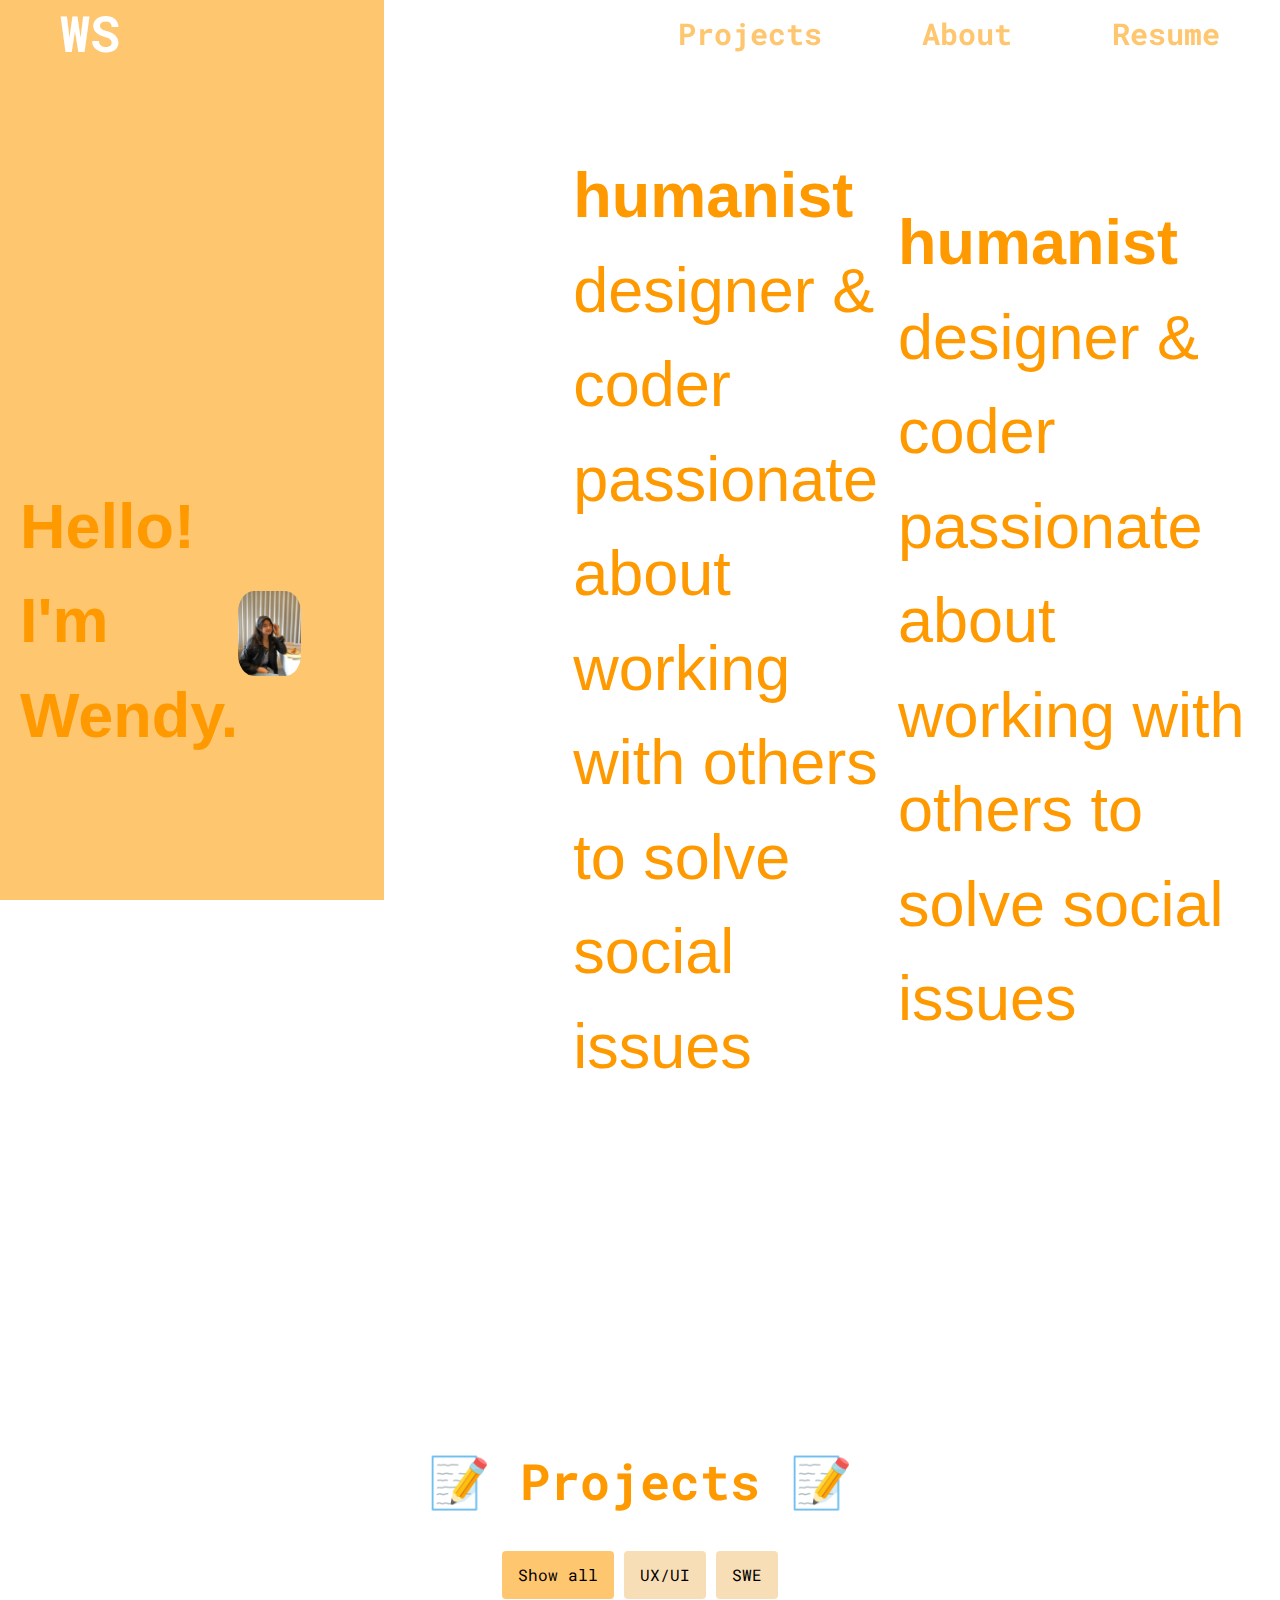
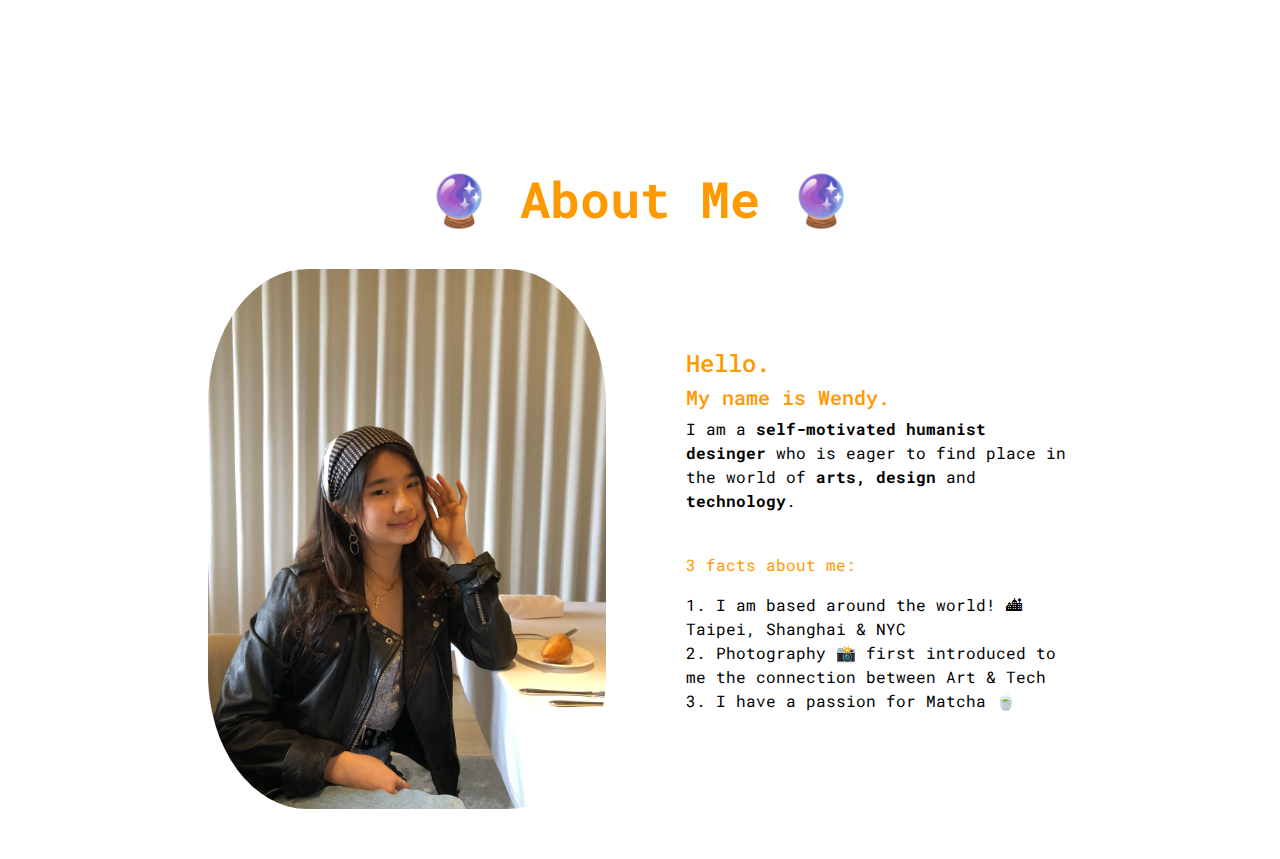
==== index.html @ b34247c9 "Update index.html" ====
<!DOCTYPE html>
<html>
<head>	
     <meta charset="UTF-8">
     <meta name="viewport" content="width=device-width, initial-scale=1.0">
	
     <!-- Bootstrap CSS -->
     <link rel="stylesheet" href="https://maxcdn.bootstrapcdn.com/bootstrap/4.0.0/css/bootstrap.min.css" integrity="sha384-Gn5384xqQ1aoWXA+058RXPxPg6fy4IWvTNh0E263XmFcJlSAwiGgFAW/dAiS6JXm" crossorigin="anonymous">
     <link href="https://fonts.googleapis.com/css2?family=Roboto+Mono:wght@400;700&display=swap" rel="stylesheet">
     <link rel="stylesheet" href="style.css">

     <title>Wendy Sung</title>
</head>
<body data-spy="scroll" data-target="#navbarResponsive" data-offset="0">
    <!-- background -->
    <div class="header">
         <!-- navbar -->
        <div id="title-background"></div>
        <nav class="navbar fixed-top navbar-expand-lg text-white">
            <div>
                <a class="navbar-brand" href="#">WS</a>
               
            </div>
            <div class="collapse navbar-collapse" id="navbarResponsive">
              <ul class="navbar-nav ml-auto">
                <li class="nav-item">
                    <a href="#projects">Projects</a>
                </li>
                <li class="nav-item">
                    <a href="#aboutMe">About</a>
                </li>
                <li class="nav-item">
                    <a href="WendySungResume.pdf" download="Wendy Sung Resume">Resume</a>
                </li>
              </ul>
            </div>
        </nav>
         <!-- title -->
        <div class="head-Title">
		<div class="head-container">
		    <div class="header-top">
		      <div class="nameIntro">
			<p><b>Hello! I'm Wendy.</b></p>
		      </div>
		      <div class="img-cropper">
			<img id ="me" src ="me.PNG" alt="Me">
		      </div>
		      <p id="intro-lg"><span style="font-weight:600" >humanist</span> <br>designer & coder <br>passionate about working <br>with others to solve <br>social issues</p>
		      <p id="intro-sm"><span style="font-weight:600" >humanist</span> designer & coder passionate about <br>working with others to solve social issues</p>
		    </div>
		    <div class="header-bottom">
		      <p><b>Hello! <br>I'm Wendy.</b></p>
		    </div>
          	</div>  
	</div>
    </div>

    
    <section id="projects">

        <div class="section-heading">
            <h3 class="pageName"> &#128221; Projects &#128221;</h3>
        </div>

        <!--Filter Buttons-->
        <div id="myBtnContainer">
                <button class="btn active" onclick="filterSelection('all')"> Show all</button>
                <button class="btn" onclick="filterSelection('ux/ui')"> UX/UI</button>
                <button class="btn" onclick="filterSelection('swe')"> SWE</button>
        </div>
            
        <!---Filter cards-->
        <div class="container">
                <div class="filterDiv swe">
                    <a href="https://wwwthewomens-network.squarespace.com">
                        <img class="card-img" src="https://static1.squarespace.com/static/5e802af05234e755946e7e50/t/5ec1ad863ca6b4722cf2a0ae/1596040572124/?format=1500w" alt="Card image cap">
                        <div class="card-text">
                            <h5><b>Data Autamation & Web developing</b> | The Women's Network</h5>
                            <p class="card-description">As a Data Analyst Intern, I worked on creating a new automated email system for the organization, organized data across spreadsheet and coded TWN's new internship product on its Webpage.</p>
                            <span class="badge badge-pill badge-secondary">HTML/CSS</span>
                            <span class="badge badge-pill badge-warning">JavaScript</span>
                        </div>
                    </a> 
                </div>
                <div class="filterDiv ux/ui">
                  <a href="https://columbiavirtualcampus.com/">
                      <img class="card-img" src="CVC.jpeg" alt="Card image cap">
                      <div class="card-text">
                          <h5><b>User Experience Designer</b> | Columbia Virtual Campus</h5>
                          <p class="card-description">Leaded and collaborated with 5 other designers in various iterative design projects - conducting user testing, lo-fi/hi-fi prototyping and wire-framing - on new or redesigned components and webpages.</p>
                          <span class="badge badge-pill badge-secondary">HTML/CSS</span>
                          <span class="badge badge-pill badge-info">Figma</span>
                          <span class="badge badge-pill badge-danger">illustrator</span>
                      </div>
                  </a> 
              </div>
              <div class="filterDiv ux/ui swe">
                <a href="/#">
                     <img class="card-img" src="personalproject.jpeg" alt="Card image cap">
                    <div class="card-text">
                        <h5><b>Web Developer</b> | Personal Project</h5>
                        <p class="card-description">Iterated through designs and coded my portfolio to capture more work and personality.</p>
                        <span class="badge badge-pill badge-secondary">HTML/CSS</span>
                        <span class="badge badge-pill badge-info">Figma</span>
                        <span class="badge badge-pill badge-warning">JavaScript</span>
                    </div>
                </a> 
            </div>  
        </div>
    </section>
  <section id="aboutMe">
    <div class="section-heading">
      <h3 class="pageName">&#128302; About Me &#128302;</h3>
    </div>
    <div class="profile">
      <div class="profile-left">
        <img id ="me2" src="me.PNG" alt="Wendy Sung">
      </div>
      <div class="profile-right">
        <div class="profile-intro">
          <h4>Hello.</h4>
          <h5>My name is Wendy.</h5>  
        </div>
        
        <p>I am a <b>self-motivated humanist desinger</b> who is eager to find place in the world of <b>arts, design</b> and <b>technology</b>.</p>
        <br>
        <p id="facts">3 facts about me:</p>
        <ul>
            <li>1. I am based around the world! &#127961; Taipei, Shanghai & NYC</li>
            <li><spam id="Photography">2. Photography</spam> &#128248; first introduced to me the connection between Art & Tech</li>
            <li>3. I have a passion for <spam id="Matcha">Matcha &#127861;</spam></li>
        </ul>
      </div>
    </div>
  </section>



    <!-- Optional JavaScript -->
    <!-- jQuery first, then Popper.js, then Bootstrap JS -->
    <script src="https://code.jquery.com/jquery-3.2.1.slim.min.js" integrity="sha384-KJ3o2DKtIkvYIK3UENzmM7KCkRr/rE9/Qpg6aAZGJwFDMVNA/GpGFF93hXpG5KkN" crossorigin="anonymous"></script>
    <script src="https://cdnjs.cloudflare.com/ajax/libs/popper.js/1.12.9/umd/popper.min.js" integrity="sha384-ApNbgh9B+Y1QKtv3Rn7W3mgPxhU9K/ScQsAP7hUibX39j7fakFPskvXusvfa0b4Q" crossorigin="anonymous"></script>
    <script src="https://maxcdn.bootstrapcdn.com/bootstrap/4.0.0/js/bootstrap.min.js" integrity="sha384-JZR6Spejh4U02d8jOt6vLEHfe/JQGiRRSQQxSfFWpi1MquVdAyjUar5+76PVCmYl" crossorigin="anonymous"></script>

    <script>

$(function () {
  $(document).scroll(function () {
	  var $nav = $(".navbar.fixed-top");
	  $nav.toggleClass('scrolled', $(this).scrollTop() > $nav.height());
	});
});

        
filterSelection("all")
function filterSelection(c) {
  var x, i;
  x = document.getElementsByClassName("filterDiv");
  if (c == "all") c = "";
  for (i = 0; i < x.length; i++) {
    w3RemoveClass(x[i], "show");
    if (x[i].className.indexOf(c) > -1) w3AddClass(x[i], "show");
  }
}

function w3AddClass(element, name) {
  var i, arr1, arr2;
  arr1 = element.className.split(" ");
  arr2 = name.split(" ");
  for (i = 0; i < arr2.length; i++) {
    if (arr1.indexOf(arr2[i]) == -1) {element.className += " " + arr2[i];}
  }
}

function w3RemoveClass(element, name) {
  var i, arr1, arr2;
  arr1 = element.className.split(" ");
  arr2 = name.split(" ");
  for (i = 0; i < arr2.length; i++) {
    while (arr1.indexOf(arr2[i]) > -1) {
      arr1.splice(arr1.indexOf(arr2[i]), 1);     
    }
  }
  element.className = arr1.join(" ");
}

// Add active class to the current button (highlight it)
var btnContainer = document.getElementById("myBtnContainer");
var btns = btnContainer.getElementsByClassName("btn");
for (var i = 0; i < btns.length; i++) {
  btns[i].addEventListener("click", function(){
    var current = document.getElementsByClassName("active");
    current[0].className = current[0].className.replace(" active", "");
    this.className += " active";
  });
}
    </script>


</body>
</html>
---- style.css ----
*{
    box-sizing: border-box;
    margin: 0;
    padding: 0;
}

body{
    background-color: white;
    font-family: 'Roboto Mono', monospace;
    color: #ff9900;
    position: relative;
}

/*home title font */
h1{
    font-size:  6em;
    font-weight: 700 bold;
    height: 1.2;
 }


/*navbar */

.navbar{
    padding-left: 40px;
    padding-right: 40px;
    padding-top: 0px;
    padding-bottom: 0px;
    line-height: normal;
}

.navbar.fixed-top.scrolled{
    background-color:blueviolet !important;
    transition: background-color 200ms linear;
}

.navbar-brand{
    font-weight: bold;
    color: white;
    font-size: 50px;
    margin-left: 20px;
    padding-top: 0px;
    padding-bottom: 0px;
}

.navbar-brand:hover{
    font-weight: bold;
    color: #ff9900;
    font-size: 50px;
    margin-left: 20px
}

.collapse{
    margin-right: 20px;
}

.nav-item{
    padding-left: 100px;
}

.nav-item a{
    text-decoration: none;
    color: #ffc670;
    font-weight: bold;
    font-size: 30px;
}

.nav-item a:hover{
    text-decoration: none;
    color: #ff9900;
    font-weight: bold;
    font-size: 30px;
}


/*header*/
#title-background{
    position: absolute;
    left: 0;
    top: 0;
    z-index: -1;
    width: 30%;
    height: 100vh;
    background-color: #ffc670;
}

.head-Title{
    display: block;
    justify-items: center;
    padding-top: 10%;
}

.header-top{
    display: flex;
    align-items: center;
    padding-top: 20px;
    padding-bottom: 20px;
    font-size: 7vh;
    font-family: 'Open Sans', 'Helvetica Neue', sans-serif;
    justify-content: center;
}

@media only screen and (max-width: 600px) {
    .header-top{
        font-size: 3vh;
    }
    .header-bottom p{
        font-size: 2vh;
    }
}

#me{
    width: 20%;
    height: 95%;
    border-radius: 25%;
    display: inline-block;
    margin-right: 20px;
}

.header-top p{
    margin-left: 20px;
    color: #ff9900;
}


.header-bottom{
    display: flex;
    align-items: center;
    padding-top: 2.5%;
    padding-bottom: 2.5%;
    font-size: 6vh;
    justify-content: space-between;
    margin-left: 8%;
    color: white;
    position: relative;
    top: -100px;
}


/* section heading*/
.section-heading{
    text-align: center;
    margin-top: 30px;
    margin-bottom: 30px;
}

.pageName{
    font-size: 50px;
    font-weight: bold;
    margin:0;
}


/* projects*/
#projects{
    background-color: white;
    padding-left:10%;
    padding-right:10%; 
    text-align: center;
    justify-content: center;
    padding-top: 50px;
    padding-bottom: 50px;
}

#myBtnContainer{
    margin-top: 40px;
}
.container {
    margin-top: 20px;
    margin-bottom: 20px;
    overflow: hidden;
    justify-content: center;
    align-content: center;
    display: flex;
    flex-direction: row;
    flex-wrap: wrap;
  }
  
.filterDiv {
  width: 50vh;
  height: 430px;
  border: none;
  background-color: #ffc670;
  color: black;
  margin: 7px;
  display: none;
  border-radius: 10px;  
  padding: 20px;
}

.filterDiv img{
    width: 100%;
    height: 35%;
    margin-bottom: 25px;
}

.filterDiv a{
    text-decoration: none;
    color: black;
}

.filterDiv a:hover{
    text-decoration: none;
    color: black;
}

.card-text{
    text-align: left;
}

.card-description{
    font-family:  'Open Sans', 'Helvetica Neue', sans-serif;
    line-height: 1.3em;
    margin-top: 1em;
    letter-spacing: 0.02em;
}


/* filter buttons */
.btn {
  border: none;
  outline: none;
  padding: 12px 16px;
  background-color: #f8deb6;
  cursor: pointer;
}

.btn:hover {
  background-color:  #ffc670;
}

.btn.active {
  background-color: #ffc670;
 
}

.show {
    display: block;
}
  

/*about me*/
#aboutMe{
    background-color: white;
    padding-left:10%;
    padding-right:10%; 
    padding-top: 50px;
    padding-bottom: 50px;
}


.profile{
    margin-top: 40px;
    flex-direction: row;
    display: flex;
    flex-wrap: nowrap;
    color: #ff9900;
}
.profile-left{
    justify-items: center;
    text-align: center;
}

#me2{
    height: 60vh;
    border-radius: 25%;
    display: inline-block;
    margin-right: 80px;
    margin-left: 80px;
}

.profile-right{ 
    margin: auto;
    margin-right: 80px;
}

.profile-right p{ 
    color: black;
}

.profile-intro{
    color: #ff9900;
}

#facts{
    color: #ff9900;
}

.profile-right ul{
    list-style-type: none;
    color: black;
}
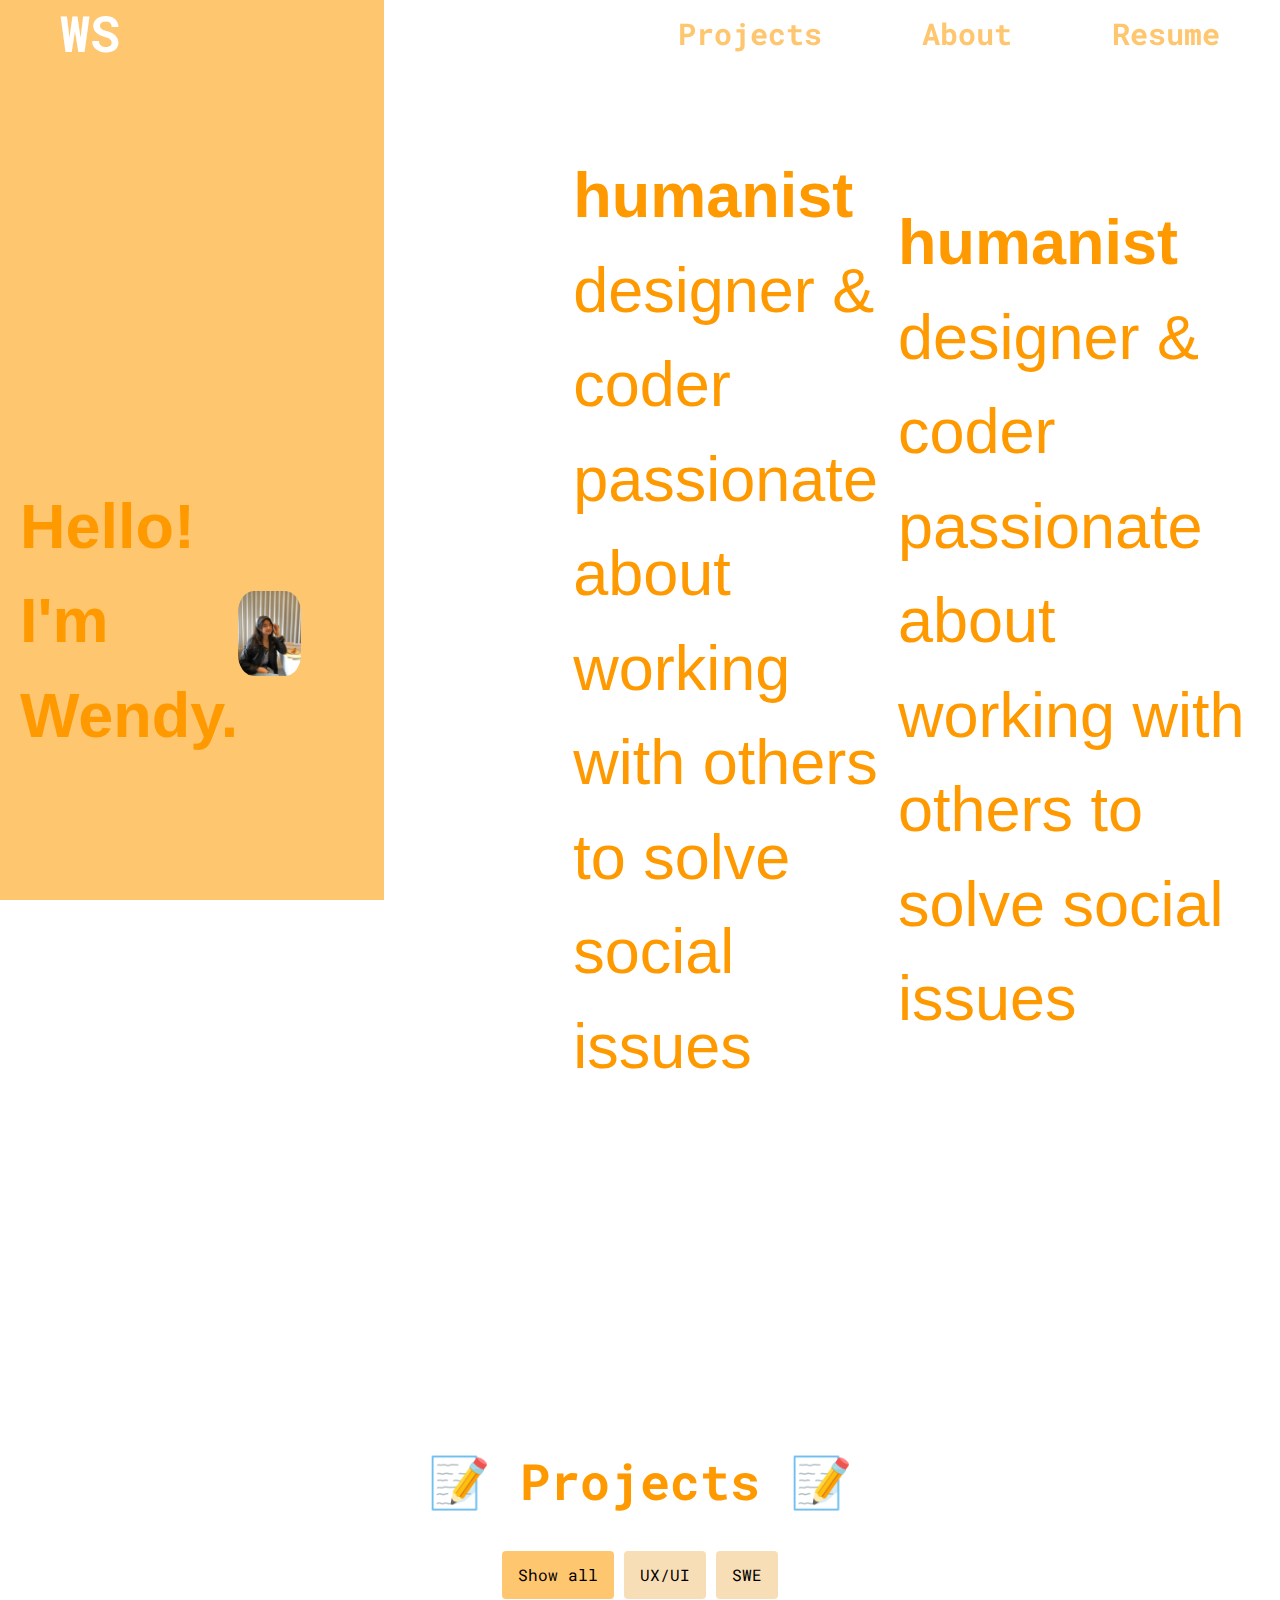
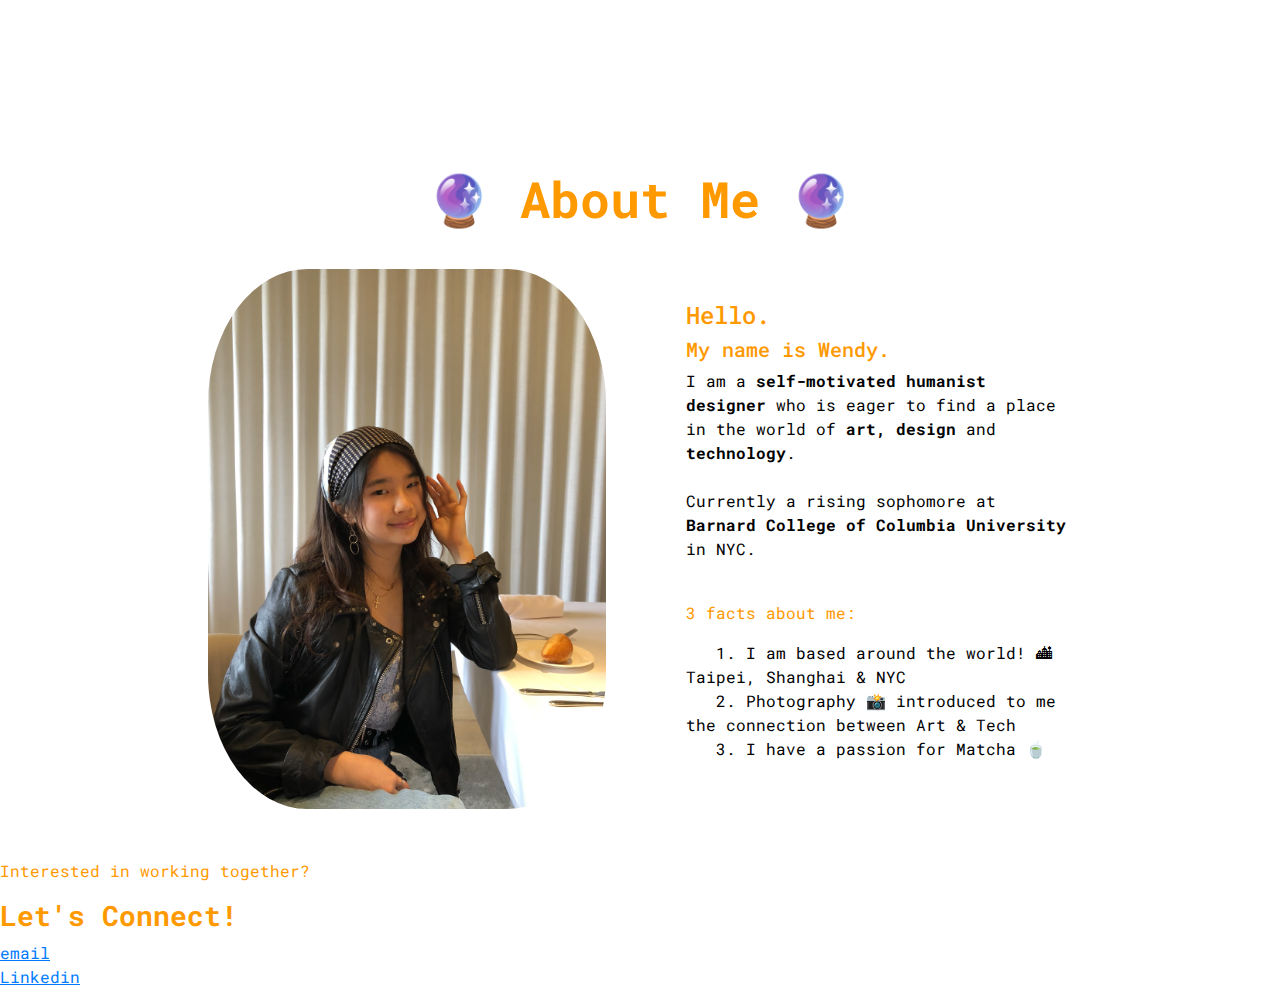
==== commit 67dc169d: "added new projects (mindSet+ and emojiquiz" ====
--- a/index.html
+++ b/index.html
@@ -55,7 +55,7 @@
 	</div>
     </div>
 
-    
+    <!---Projects-->
     <section id="projects">
 
         <div class="section-heading">
@@ -76,7 +76,7 @@
                         <img class="card-img" src="https://static1.squarespace.com/static/5e802af05234e755946e7e50/t/5ec1ad863ca6b4722cf2a0ae/1596040572124/?format=1500w" alt="Card image cap">
                         <div class="card-text">
                             <h5><b>Data Autamation & Web developing</b> | The Women's Network</h5>
-                            <p class="card-description">As a Data Analyst Intern, I worked on creating a new automated email system for the organization, organized data across spreadsheet and coded TWN's new internship product on its Webpage.</p>
+                            <p class="card-description">As a Data Analyst Intern, I created new automated email system and databases for TWN, as well as coded its new internship product.</p>
                             <span class="badge badge-pill badge-secondary">HTML/CSS</span>
                             <span class="badge badge-pill badge-warning">JavaScript</span>
                         </div>
@@ -87,27 +87,50 @@
                       <img class="card-img" src="CVC.jpeg" alt="Card image cap">
                       <div class="card-text">
                           <h5><b>User Experience Designer</b> | Columbia Virtual Campus</h5>
-                          <p class="card-description">Leaded and collaborated with 5 other designers in various iterative design projects - conducting user testing, lo-fi/hi-fi prototyping and wire-framing - on new or redesigned components and webpages.</p>
+                          <p class="card-description">Led and collaborated with 5 other designers in various iterative design projects - conducting user testing, lo-fi/hi-fi prototyping and wire-framing.</p>
                           <span class="badge badge-pill badge-secondary">HTML/CSS</span>
                           <span class="badge badge-pill badge-info">Figma</span>
                           <span class="badge badge-pill badge-danger">illustrator</span>
                       </div>
                   </a> 
               </div>
+	      <div class="filterDiv ux/ui">
+                <a href="#">
+                     <img class="card-img" src="mindset+.jpeg" alt="mindset+">
+                    <div class="card-text">
+                        <h5><b>Product Designer</b> | Mindset+</h5>
+                        <p class="card-description">Designed an app that helps users discover productivity through focusing on small task-completions with a mental-wellness mindset.</p>
+                        <span class="badge badge-pill badge-info">Figma</span>
+                    </div>
+                </a> 
+              </div> 
               <div class="filterDiv ux/ui swe">
-                <a href="/#">
+                <a href="#">
                      <img class="card-img" src="personalproject.jpeg" alt="Card image cap">
                     <div class="card-text">
                         <h5><b>Web Developer</b> | Personal Project</h5>
-                        <p class="card-description">Iterated through designs and coded my portfolio to capture more work and personality.</p>
+                        <p class="card-description">Coded my portfolio website to capture my work and personality.</p>
                         <span class="badge badge-pill badge-secondary">HTML/CSS</span>
                         <span class="badge badge-pill badge-info">Figma</span>
                         <span class="badge badge-pill badge-warning">JavaScript</span>
                     </div>
                 </a> 
-            </div>  
+              </div>  
+	      <div class="filterDiv swe">
+                <a href="https://wendysung.github.io/emojiQuiz/">
+                     <img class="card-img" src="emojiQuiz.jpeg" alt="emojiQuiz">
+                    <div class="card-text">
+                        <h5><b>Web Developer</b> | Emoji Quiz</h5>
+                        <p class="card-description">Coded an Emoji Quiz site where users submit answers and are given scores.</p>
+                        <span class="badge badge-pill badge-secondary">HTML/CSS</span>
+                        <span class="badge badge-pill badge-warning">JavaScript</span>
+                    </div>
+                </a> 
+              </div>  
         </div>
     </section>
+	
+  <!---AboutME-->
   <section id="aboutMe">
     <div class="section-heading">
       <h3 class="pageName">&#128302; About Me &#128302;</h3>
@@ -122,18 +145,39 @@
           <h5>My name is Wendy.</h5>  
         </div>
         
-        <p>I am a <b>self-motivated humanist desinger</b> who is eager to find place in the world of <b>arts, design</b> and <b>technology</b>.</p>
+        <p>I am a <b>self-motivated humanist designer</b> who is eager to find a place in the world of <b>art, design</b> and <b>technology</b>.
+        <br><br>Currently a rising sophomore at <b>Barnard College of Columbia University</b> in NYC.</p>
         <br>
         <p id="facts">3 facts about me:</p>
         <ul>
-            <li>1. I am based around the world! &#127961; Taipei, Shanghai & NYC</li>
-            <li><spam id="Photography">2. Photography</spam> &#128248; first introduced to me the connection between Art & Tech</li>
-            <li>3. I have a passion for <spam id="Matcha">Matcha &#127861;</spam></li>
+            <li>&nbsp;&nbsp;&nbsp;1. I am based around the world! &#127961; Taipei, Shanghai & NYC</li>
+            <li>&nbsp;&nbsp;&nbsp;<spam id="Photography">2. Photography</spam> &#128248; introduced to me the connection between Art & Tech</li>
+            <li>&nbsp;&nbsp;&nbsp;3. I have a passion for <spam id="Matcha">Matcha &#127861;</spam></li>
         </ul>
       </div>
     </div>
   </section>
 
+  <!---Footer-->
+  <footer>
+    <div class="footer">
+      <div class="footer-title">
+        <p>Interested in working together?</p>
+        <h3><b>Let's Connect!</b></h3>
+      </div>
+      <nav >
+        <ul class="socialMediaLinks">
+            <li>
+               <a href="mailto:cs3858@columbia.edu"><u>email</u></a>
+            </li>
+            <li>
+                <a href="https://www.linkedin.com/in/wendy-sung-4605541a7/"><u>Linkedin</u></a>
+            </li>
+            
+        </ul>
+    </nav>
+    </div>
+  </footer>
 
 
     <!-- Optional JavaScript -->
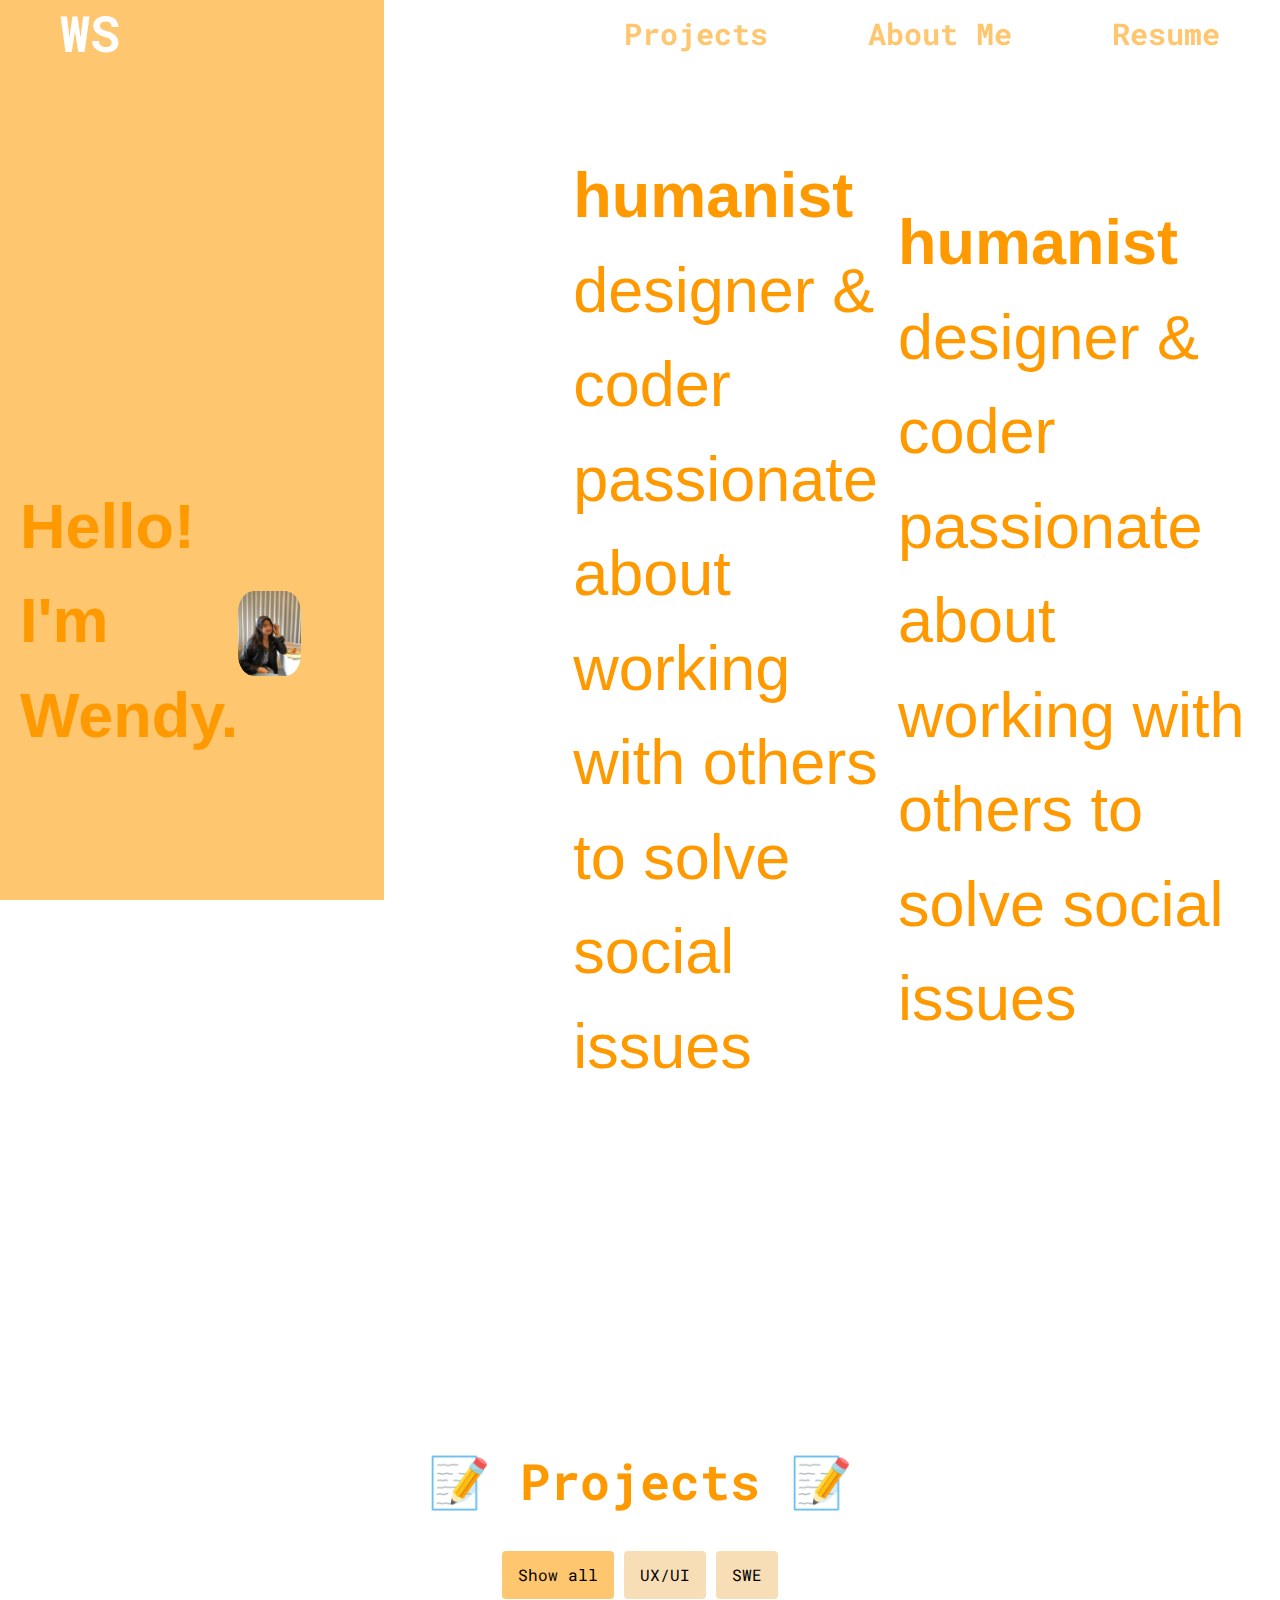
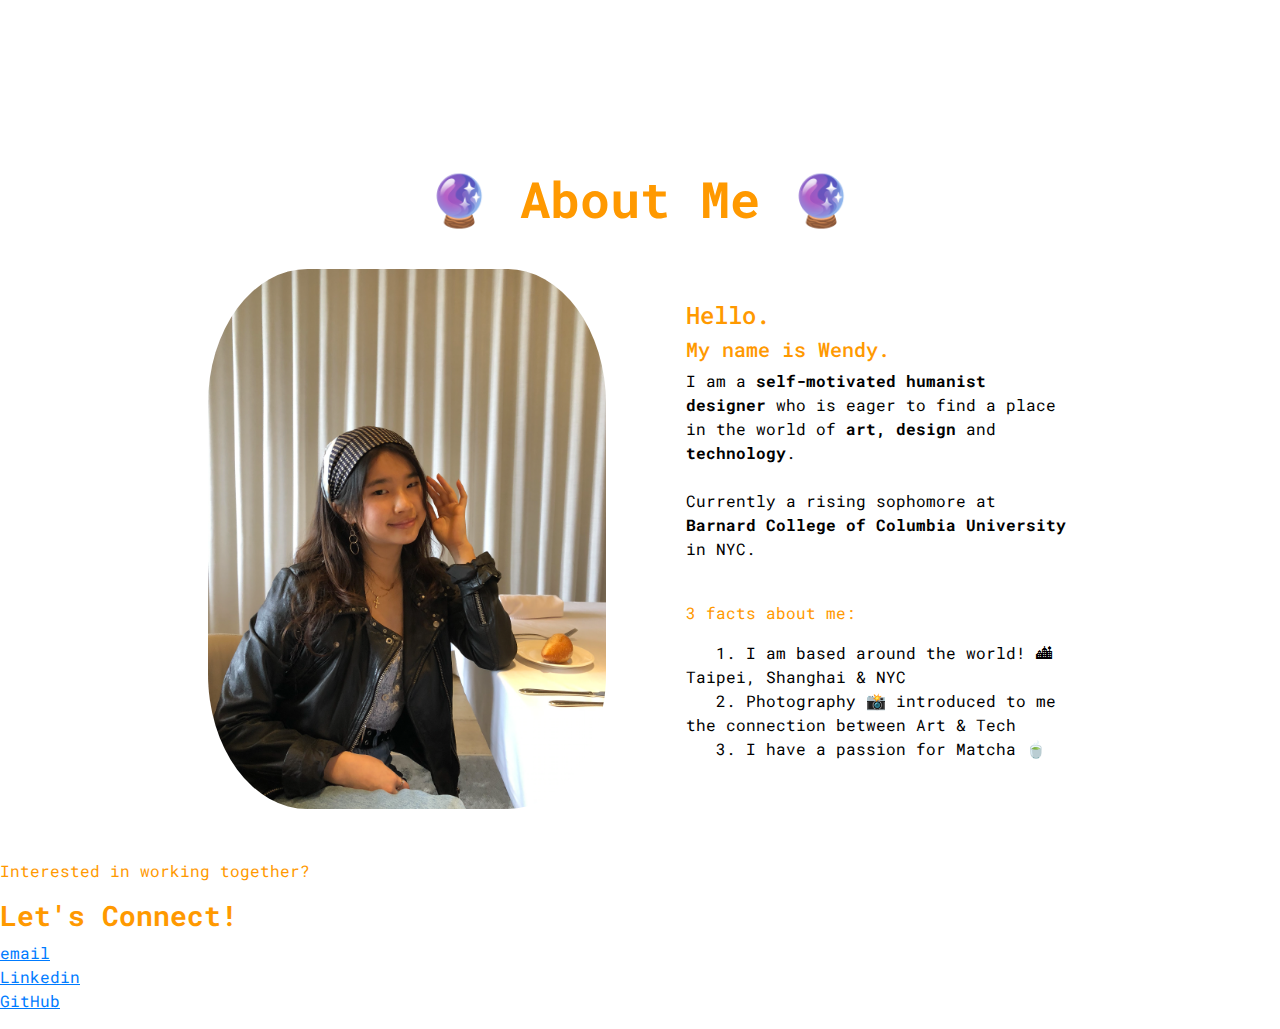
==== commit bf960174: "change nav link name" ====
--- a/index.html
+++ b/index.html
@@ -1,245 +1,317 @@
 <!DOCTYPE html>
 <html>
-<head>	
-     <meta charset="UTF-8">
-     <meta name="viewport" content="width=device-width, initial-scale=1.0">
-	
-     <!-- Bootstrap CSS -->
-     <link rel="stylesheet" href="https://maxcdn.bootstrapcdn.com/bootstrap/4.0.0/css/bootstrap.min.css" integrity="sha384-Gn5384xqQ1aoWXA+058RXPxPg6fy4IWvTNh0E263XmFcJlSAwiGgFAW/dAiS6JXm" crossorigin="anonymous">
-     <link href="https://fonts.googleapis.com/css2?family=Roboto+Mono:wght@400;700&display=swap" rel="stylesheet">
-     <link rel="stylesheet" href="style.css">
-
-     <title>Wendy Sung</title>
-</head>
-<body data-spy="scroll" data-target="#navbarResponsive" data-offset="0">
+  <head>
+    <meta charset="UTF-8" />
+    <meta name="viewport" content="width=device-width, initial-scale=1.0" />
+
+    <!-- Bootstrap CSS -->
+    <link
+      rel="stylesheet"
+      href="https://maxcdn.bootstrapcdn.com/bootstrap/4.0.0/css/bootstrap.min.css"
+      integrity="sha384-Gn5384xqQ1aoWXA+058RXPxPg6fy4IWvTNh0E263XmFcJlSAwiGgFAW/dAiS6JXm"
+      crossorigin="anonymous"
+    />
+    <link
+      href="https://fonts.googleapis.com/css2?family=Roboto+Mono:wght@400;700&display=swap"
+      rel="stylesheet"
+    />
+    <link rel="stylesheet" href="style.css" />
+
+    <title>Wendy Sung</title>
+  </head>
+  <body data-spy="scroll" data-target="#navbarResponsive" data-offset="0">
     <!-- background -->
     <div class="header">
-         <!-- navbar -->
-        <div id="title-background"></div>
-        <nav class="navbar fixed-top navbar-expand-lg text-white">
-            <div>
-                <a class="navbar-brand" href="#">WS</a>
-               
-            </div>
-            <div class="collapse navbar-collapse" id="navbarResponsive">
-              <ul class="navbar-nav ml-auto">
-                <li class="nav-item">
-                    <a href="#projects">Projects</a>
-                </li>
-                <li class="nav-item">
-                    <a href="#aboutMe">About</a>
-                </li>
-                <li class="nav-item">
-                    <a href="WendySungResume.pdf" download="Wendy Sung Resume">Resume</a>
-                </li>
-              </ul>
-            </div>
-        </nav>
-         <!-- title -->
-        <div class="head-Title">
-		<div class="head-container">
-		    <div class="header-top">
-		      <div class="nameIntro">
-			<p><b>Hello! I'm Wendy.</b></p>
-		      </div>
-		      <div class="img-cropper">
-			<img id ="me" src ="me.PNG" alt="Me">
-		      </div>
-		      <p id="intro-lg"><span style="font-weight:600" >humanist</span> <br>designer & coder <br>passionate about working <br>with others to solve <br>social issues</p>
-		      <p id="intro-sm"><span style="font-weight:600" >humanist</span> designer & coder passionate about <br>working with others to solve social issues</p>
-		    </div>
-		    <div class="header-bottom">
-		      <p><b>Hello! <br>I'm Wendy.</b></p>
-		    </div>
-          	</div>  
-	</div>
+      <!-- navbar -->
+      <div id="title-background"></div>
+      <nav class="navbar fixed-top navbar-expand-lg text-white">
+        <div>
+          <a class="navbar-brand" href="#">WS</a>
+        </div>
+        <div class="collapse navbar-collapse" id="navbarResponsive">
+          <ul class="navbar-nav ml-auto">
+            <li class="nav-item">
+              <a href="#projects">Projects</a>
+            </li>
+            <li class="nav-item">
+              <a href="#aboutMe">About Me</a>
+            </li>
+            <li class="nav-item">
+              <a href="WendySungResume.pdf" download="Wendy Sung Resume"
+                >Resume</a
+              >
+            </li>
+          </ul>
+        </div>
+      </nav>
+      <!-- title -->
+      <div class="head-Title">
+        <div class="head-container">
+          <div class="header-top">
+            <div class="nameIntro">
+              <p><b>Hello! I'm Wendy.</b></p>
+            </div>
+            <div class="img-cropper">
+              <img id="me" src="me.PNG" alt="Me" />
+            </div>
+            <p id="intro-lg">
+              <span style="font-weight: 600">humanist</span> <br />designer &
+              coder <br />passionate about working <br />with others to solve
+              <br />social issues
+            </p>
+            <p id="intro-sm">
+              <span style="font-weight: 600">humanist</span> designer & coder
+              passionate about <br />working with others to solve social issues
+            </p>
+          </div>
+          <div class="header-bottom">
+            <p>
+              <b>Hello! <br />I'm Wendy.</b>
+            </p>
+          </div>
+        </div>
+      </div>
     </div>
 
     <!---Projects-->
     <section id="projects">
-
-        <div class="section-heading">
-            <h3 class="pageName"> &#128221; Projects &#128221;</h3>
-        </div>
-
-        <!--Filter Buttons-->
-        <div id="myBtnContainer">
-                <button class="btn active" onclick="filterSelection('all')"> Show all</button>
-                <button class="btn" onclick="filterSelection('ux/ui')"> UX/UI</button>
-                <button class="btn" onclick="filterSelection('swe')"> SWE</button>
-        </div>
-            
-        <!---Filter cards-->
-        <div class="container">
-                <div class="filterDiv swe">
-                    <a href="https://wwwthewomens-network.squarespace.com">
-                        <img class="card-img" src="https://static1.squarespace.com/static/5e802af05234e755946e7e50/t/5ec1ad863ca6b4722cf2a0ae/1596040572124/?format=1500w" alt="Card image cap">
-                        <div class="card-text">
-                            <h5><b>Data Autamation & Web developing</b> | The Women's Network</h5>
-                            <p class="card-description">As a Data Analyst Intern, I created new automated email system and databases for TWN, as well as coded its new internship product.</p>
-                            <span class="badge badge-pill badge-secondary">HTML/CSS</span>
-                            <span class="badge badge-pill badge-warning">JavaScript</span>
-                        </div>
-                    </a> 
-                </div>
-                <div class="filterDiv ux/ui">
-                  <a href="https://columbiavirtualcampus.com/">
-                      <img class="card-img" src="CVC.jpeg" alt="Card image cap">
-                      <div class="card-text">
-                          <h5><b>User Experience Designer</b> | Columbia Virtual Campus</h5>
-                          <p class="card-description">Led and collaborated with 5 other designers in various iterative design projects - conducting user testing, lo-fi/hi-fi prototyping and wire-framing.</p>
-                          <span class="badge badge-pill badge-secondary">HTML/CSS</span>
-                          <span class="badge badge-pill badge-info">Figma</span>
-                          <span class="badge badge-pill badge-danger">illustrator</span>
-                      </div>
-                  </a> 
-              </div>
-	      <div class="filterDiv ux/ui">
-                <a href="#">
-                     <img class="card-img" src="mindset+.jpeg" alt="mindset+">
-                    <div class="card-text">
-                        <h5><b>Product Designer</b> | Mindset+</h5>
-                        <p class="card-description">Designed an app that helps users discover productivity through focusing on small task-completions with a mental-wellness mindset.</p>
-                        <span class="badge badge-pill badge-info">Figma</span>
-                    </div>
-                </a> 
-              </div> 
-              <div class="filterDiv ux/ui swe">
-                <a href="#">
-                     <img class="card-img" src="personalproject.jpeg" alt="Card image cap">
-                    <div class="card-text">
-                        <h5><b>Web Developer</b> | Personal Project</h5>
-                        <p class="card-description">Coded my portfolio website to capture my work and personality.</p>
-                        <span class="badge badge-pill badge-secondary">HTML/CSS</span>
-                        <span class="badge badge-pill badge-info">Figma</span>
-                        <span class="badge badge-pill badge-warning">JavaScript</span>
-                    </div>
-                </a> 
-              </div>  
-	      <div class="filterDiv swe">
-                <a href="https://wendysung.github.io/emojiQuiz/">
-                     <img class="card-img" src="emojiQuiz.jpeg" alt="emojiQuiz">
-                    <div class="card-text">
-                        <h5><b>Web Developer</b> | Emoji Quiz</h5>
-                        <p class="card-description">Coded an Emoji Quiz site where users submit answers and are given scores.</p>
-                        <span class="badge badge-pill badge-secondary">HTML/CSS</span>
-                        <span class="badge badge-pill badge-warning">JavaScript</span>
-                    </div>
-                </a> 
-              </div>  
-        </div>
+      <div class="section-heading">
+        <h3 class="pageName">&#128221; Projects &#128221;</h3>
+      </div>
+
+      <!--Filter Buttons-->
+      <div id="myBtnContainer">
+        <button class="btn active" onclick="filterSelection('all')">
+          Show all
+        </button>
+        <button class="btn" onclick="filterSelection('ux/ui')">UX/UI</button>
+        <button class="btn" onclick="filterSelection('swe')">SWE</button>
+      </div>
+
+      <!---Filter cards-->
+      <div class="container">
+        <div class="filterDiv swe">
+          <a href="https://wwwthewomens-network.squarespace.com">
+            <img
+              class="card-img"
+              src="https://static1.squarespace.com/static/5e802af05234e755946e7e50/t/5ec1ad863ca6b4722cf2a0ae/1596040572124/?format=1500w"
+              alt="Card image cap"
+            />
+            <div class="card-text">
+              <h5>
+                <b>Data Autamation & Web developing</b> | The Women's Network
+              </h5>
+              <p class="card-description">
+                As a Data Analyst Intern, I created new automated email system
+                and databases for TWN, as well as coded its new internship
+                product.
+              </p>
+              <span class="badge badge-pill badge-secondary">HTML/CSS</span>
+              <span class="badge badge-pill badge-warning">JavaScript</span>
+            </div>
+          </a>
+        </div>
+        <div class="filterDiv ux/ui">
+          <a href="https://columbiavirtualcampus.com/">
+            <img class="card-img" src="CVC.jpeg" alt="Card image cap" />
+            <div class="card-text">
+              <h5><b>User Experience Designer</b> | Columbia Virtual Campus</h5>
+              <p class="card-description">
+                Led and collaborated with 5 other designers in various iterative
+                design projects - conducting user testing, lo-fi/hi-fi
+                prototyping and wire-framing.
+              </p>
+              <span class="badge badge-pill badge-secondary">HTML/CSS</span>
+              <span class="badge badge-pill badge-info">Figma</span>
+              <span class="badge badge-pill badge-danger">illustrator</span>
+            </div>
+          </a>
+        </div>
+        <div class="filterDiv ux/ui">
+          <a href="#">
+            <img class="card-img" src="mindset+.jpeg" alt="mindset+" />
+            <div class="card-text">
+              <h5><b>Product Designer</b> | Mindset+</h5>
+              <p class="card-description">
+                Designed an app that helps users discover productivity through
+                focusing on small task-completions with a mental-wellness
+                mindset.
+              </p>
+              <span class="badge badge-pill badge-info">Figma</span>
+            </div>
+          </a>
+        </div>
+        <div class="filterDiv ux/ui swe">
+          <a href="#">
+            <img
+              class="card-img"
+              src="personalproject.jpeg"
+              alt="Card image cap"
+            />
+            <div class="card-text">
+              <h5><b>Web Developer</b> | Personal Project</h5>
+              <p class="card-description">
+                Coded my portfolio website to capture my work and personality.
+              </p>
+              <span class="badge badge-pill badge-secondary">HTML/CSS</span>
+              <span class="badge badge-pill badge-info">Figma</span>
+              <span class="badge badge-pill badge-warning">JavaScript</span>
+            </div>
+          </a>
+        </div>
+        <div class="filterDiv swe">
+          <a href="https://wendysung.github.io/emojiQuiz/">
+            <img class="card-img" src="emojiQuiz.jpeg" alt="emojiQuiz" />
+            <div class="card-text">
+              <h5><b>Web Developer</b> | Emoji Quiz</h5>
+              <p class="card-description">
+                Coded an Emoji Quiz site where users submit answers and are
+                given scores.
+              </p>
+              <span class="badge badge-pill badge-secondary">HTML/CSS</span>
+              <span class="badge badge-pill badge-warning">JavaScript</span>
+            </div>
+          </a>
+        </div>
+      </div>
     </section>
-	
-  <!---AboutME-->
-  <section id="aboutMe">
-    <div class="section-heading">
-      <h3 class="pageName">&#128302; About Me &#128302;</h3>
-    </div>
-    <div class="profile">
-      <div class="profile-left">
-        <img id ="me2" src="me.PNG" alt="Wendy Sung">
-      </div>
-      <div class="profile-right">
-        <div class="profile-intro">
-          <h4>Hello.</h4>
-          <h5>My name is Wendy.</h5>  
-        </div>
-        
-        <p>I am a <b>self-motivated humanist designer</b> who is eager to find a place in the world of <b>art, design</b> and <b>technology</b>.
-        <br><br>Currently a rising sophomore at <b>Barnard College of Columbia University</b> in NYC.</p>
-        <br>
-        <p id="facts">3 facts about me:</p>
-        <ul>
-            <li>&nbsp;&nbsp;&nbsp;1. I am based around the world! &#127961; Taipei, Shanghai & NYC</li>
-            <li>&nbsp;&nbsp;&nbsp;<spam id="Photography">2. Photography</spam> &#128248; introduced to me the connection between Art & Tech</li>
-            <li>&nbsp;&nbsp;&nbsp;3. I have a passion for <spam id="Matcha">Matcha &#127861;</spam></li>
-        </ul>
-      </div>
-    </div>
-  </section>
-
-  <!---Footer-->
-  <footer>
-    <div class="footer">
-      <div class="footer-title">
-        <p>Interested in working together?</p>
-        <h3><b>Let's Connect!</b></h3>
-      </div>
-      <nav >
-        <ul class="socialMediaLinks">
-            <li>
-               <a href="mailto:cs3858@columbia.edu"><u>email</u></a>
-            </li>
-            <li>
-                <a href="https://www.linkedin.com/in/wendy-sung-4605541a7/"><u>Linkedin</u></a>
-            </li>
-            
-        </ul>
-    </nav>
-    </div>
-  </footer>
-
+
+    <!---AboutME-->
+    <section id="aboutMe">
+      <div class="section-heading">
+        <h3 class="pageName">&#128302; About Me &#128302;</h3>
+      </div>
+      <div class="profile">
+        <div class="profile-left">
+          <img id="me2" src="me.PNG" alt="Wendy Sung" />
+        </div>
+        <div class="profile-right">
+          <div class="profile-intro">
+            <h4>Hello.</h4>
+            <h5>My name is Wendy.</h5>
+          </div>
+
+          <p>
+            I am a <b>self-motivated humanist designer</b> who is eager to find
+            a place in the world of <b>art, design</b> and <b>technology</b>.
+            <br /><br />Currently a rising sophomore at
+            <b>Barnard College of Columbia University</b> in NYC.
+          </p>
+          <br />
+          <p id="facts">3 facts about me:</p>
+          <ul>
+            <li>
+              &nbsp;&nbsp;&nbsp;1. I am based around the world! &#127961;
+              Taipei, Shanghai & NYC
+            </li>
+            <li>
+              &nbsp;&nbsp;&nbsp;<spam id="Photography">2. Photography</spam>
+              &#128248; introduced to me the connection between Art & Tech
+            </li>
+            <li>
+              &nbsp;&nbsp;&nbsp;3. I have a passion for
+              <spam id="Matcha">Matcha &#127861;</spam>
+            </li>
+          </ul>
+        </div>
+      </div>
+    </section>
+
+    <!---Footer-->
+    <footer>
+      <div class="footer">
+        <div class="footer-title">
+          <p>Interested in working together?</p>
+          <h3><b>Let's Connect!</b></h3>
+        </div>
+        <nav>
+          <ul class="socialMediaLinks">
+            <li>
+              <a href="mailto:cs3858@columbia.edu"><u>email</u></a>
+            </li>
+            <li>
+              <a href="https://www.linkedin.com/in/wendy-sung-4605541a7/"
+                ><u>Linkedin</u></a
+              >
+            </li>
+            <li>
+              <a href="https://github.com/wendysung"><u>GitHub</u></a>
+            </li>
+          </ul>
+        </nav>
+      </div>
+    </footer>
 
     <!-- Optional JavaScript -->
     <!-- jQuery first, then Popper.js, then Bootstrap JS -->
-    <script src="https://code.jquery.com/jquery-3.2.1.slim.min.js" integrity="sha384-KJ3o2DKtIkvYIK3UENzmM7KCkRr/rE9/Qpg6aAZGJwFDMVNA/GpGFF93hXpG5KkN" crossorigin="anonymous"></script>
-    <script src="https://cdnjs.cloudflare.com/ajax/libs/popper.js/1.12.9/umd/popper.min.js" integrity="sha384-ApNbgh9B+Y1QKtv3Rn7W3mgPxhU9K/ScQsAP7hUibX39j7fakFPskvXusvfa0b4Q" crossorigin="anonymous"></script>
-    <script src="https://maxcdn.bootstrapcdn.com/bootstrap/4.0.0/js/bootstrap.min.js" integrity="sha384-JZR6Spejh4U02d8jOt6vLEHfe/JQGiRRSQQxSfFWpi1MquVdAyjUar5+76PVCmYl" crossorigin="anonymous"></script>
+    <script
+      src="https://code.jquery.com/jquery-3.2.1.slim.min.js"
+      integrity="sha384-KJ3o2DKtIkvYIK3UENzmM7KCkRr/rE9/Qpg6aAZGJwFDMVNA/GpGFF93hXpG5KkN"
+      crossorigin="anonymous"
+    ></script>
+    <script
+      src="https://cdnjs.cloudflare.com/ajax/libs/popper.js/1.12.9/umd/popper.min.js"
+      integrity="sha384-ApNbgh9B+Y1QKtv3Rn7W3mgPxhU9K/ScQsAP7hUibX39j7fakFPskvXusvfa0b4Q"
+      crossorigin="anonymous"
+    ></script>
+    <script
+      src="https://maxcdn.bootstrapcdn.com/bootstrap/4.0.0/js/bootstrap.min.js"
+      integrity="sha384-JZR6Spejh4U02d8jOt6vLEHfe/JQGiRRSQQxSfFWpi1MquVdAyjUar5+76PVCmYl"
+      crossorigin="anonymous"
+    ></script>
 
     <script>
-
-$(function () {
-  $(document).scroll(function () {
-	  var $nav = $(".navbar.fixed-top");
-	  $nav.toggleClass('scrolled', $(this).scrollTop() > $nav.height());
-	});
-});
-
-        
-filterSelection("all")
-function filterSelection(c) {
-  var x, i;
-  x = document.getElementsByClassName("filterDiv");
-  if (c == "all") c = "";
-  for (i = 0; i < x.length; i++) {
-    w3RemoveClass(x[i], "show");
-    if (x[i].className.indexOf(c) > -1) w3AddClass(x[i], "show");
-  }
-}
-
-function w3AddClass(element, name) {
-  var i, arr1, arr2;
-  arr1 = element.className.split(" ");
-  arr2 = name.split(" ");
-  for (i = 0; i < arr2.length; i++) {
-    if (arr1.indexOf(arr2[i]) == -1) {element.className += " " + arr2[i];}
-  }
-}
-
-function w3RemoveClass(element, name) {
-  var i, arr1, arr2;
-  arr1 = element.className.split(" ");
-  arr2 = name.split(" ");
-  for (i = 0; i < arr2.length; i++) {
-    while (arr1.indexOf(arr2[i]) > -1) {
-      arr1.splice(arr1.indexOf(arr2[i]), 1);     
-    }
-  }
-  element.className = arr1.join(" ");
-}
-
-// Add active class to the current button (highlight it)
-var btnContainer = document.getElementById("myBtnContainer");
-var btns = btnContainer.getElementsByClassName("btn");
-for (var i = 0; i < btns.length; i++) {
-  btns[i].addEventListener("click", function(){
-    var current = document.getElementsByClassName("active");
-    current[0].className = current[0].className.replace(" active", "");
-    this.className += " active";
-  });
-}
+      $(function () {
+        $(document).scroll(function () {
+          var $nav = $(".navbar.fixed-top");
+          $nav.toggleClass("scrolled", $(this).scrollTop() > $nav.height());
+        });
+      });
+
+      filterSelection("all");
+      function filterSelection(c) {
+        var x, i;
+        x = document.getElementsByClassName("filterDiv");
+        if (c == "all") c = "";
+        for (i = 0; i < x.length; i++) {
+          w3RemoveClass(x[i], "show");
+          if (x[i].className.indexOf(c) > -1) w3AddClass(x[i], "show");
+        }
+      }
+
+      function w3AddClass(element, name) {
+        var i, arr1, arr2;
+        arr1 = element.className.split(" ");
+        arr2 = name.split(" ");
+        for (i = 0; i < arr2.length; i++) {
+          if (arr1.indexOf(arr2[i]) == -1) {
+            element.className += " " + arr2[i];
+          }
+        }
+      }
+
+      function w3RemoveClass(element, name) {
+        var i, arr1, arr2;
+        arr1 = element.className.split(" ");
+        arr2 = name.split(" ");
+        for (i = 0; i < arr2.length; i++) {
+          while (arr1.indexOf(arr2[i]) > -1) {
+            arr1.splice(arr1.indexOf(arr2[i]), 1);
+          }
+        }
+        element.className = arr1.join(" ");
+      }
+
+      // Add active class to the current button (highlight it)
+      var btnContainer = document.getElementById("myBtnContainer");
+      var btns = btnContainer.getElementsByClassName("btn");
+      for (var i = 0; i < btns.length; i++) {
+        btns[i].addEventListener("click", function () {
+          var current = document.getElementsByClassName("active");
+          current[0].className = current[0].className.replace(" active", "");
+          this.className += " active";
+        });
+      }
     </script>
-
-
-</body>
+  </body>
 </html>
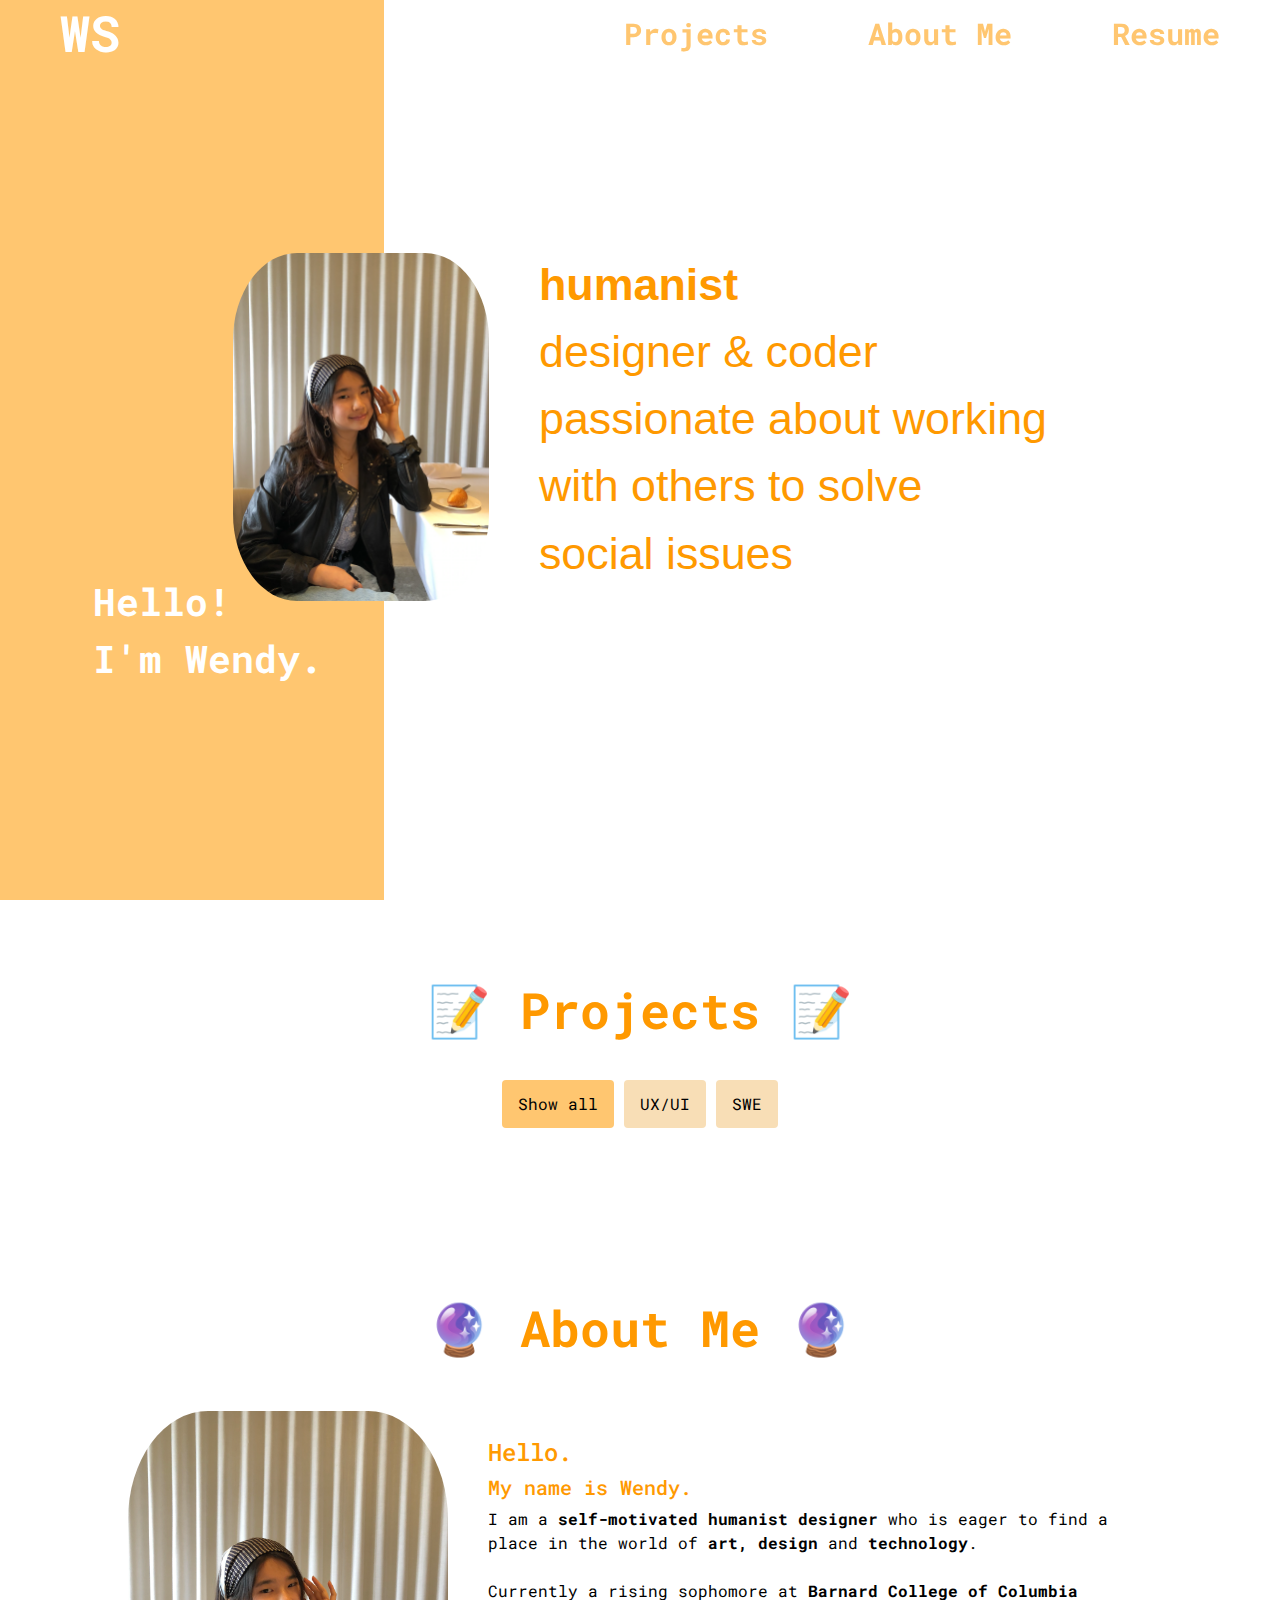
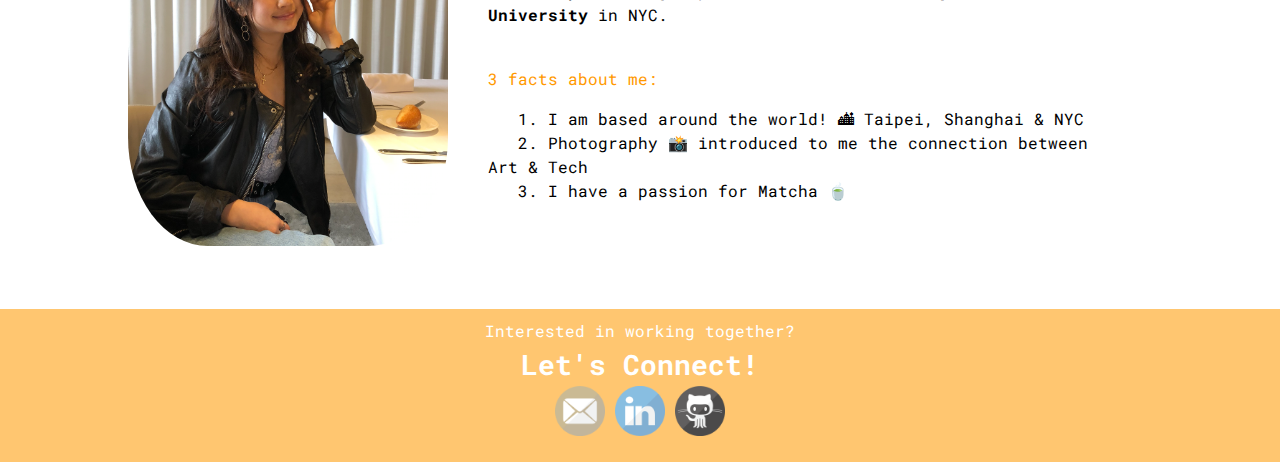
==== commit a62f4657: "updated navbar" ====
--- a/index.html
+++ b/index.html
@@ -112,7 +112,7 @@
           </a>
         </div>
         <div class="filterDiv ux/ui">
-          <a href="https://columbiavirtualcampus.com/">
+          <a href="projects/CVC/CVC.html">
             <img class="card-img" src="CVC.jpeg" alt="Card image cap" />
             <div class="card-text">
               <h5><b>User Experience Designer</b> | Columbia Virtual Campus</h5>
@@ -220,25 +220,31 @@
     <!---Footer-->
     <footer>
       <div class="footer">
-        <div class="footer-title">
+        <div class="col-left footer-title">
           <p>Interested in working together?</p>
           <h3><b>Let's Connect!</b></h3>
         </div>
-        <nav>
-          <ul class="socialMediaLinks">
-            <li>
-              <a href="mailto:cs3858@columbia.edu"><u>email</u></a>
-            </li>
-            <li>
-              <a href="https://www.linkedin.com/in/wendy-sung-4605541a7/"
-                ><u>Linkedin</u></a
-              >
-            </li>
-            <li>
-              <a href="https://github.com/wendysung"><u>GitHub</u></a>
-            </li>
-          </ul>
-        </nav>
+        <div class="col-right">
+          <nav>
+            <ul class="socialMediaLinks">
+              <li>
+                <a href="mailto:cs3858@columbia.edu"
+                  ><img src="socialMedia/email.png"
+                /></a>
+              </li>
+              <li>
+                <a href="https://www.linkedin.com/in/wendy-sung-4605541a7/"
+                  ><img src="socialMedia/linkedin.png"
+                /></a>
+              </li>
+              <li>
+                <a href="https://github.com/wendysung"
+                  ><img src="socialMedia/github-512.png"
+                /></a>
+              </li>
+            </ul>
+          </nav>
+        </div>
       </div>
     </footer>
 
--- a/style.css
+++ b/style.css
@@ -1,220 +1,293 @@
-*{
-    box-sizing: border-box;
+* {
+  box-sizing: border-box;
+  margin: 0;
+  padding: 0;
+}
+
+body {
+  background-color: white;
+  font-family: "Roboto Mono", monospace;
+  color: #ff9900;
+  position: relative;
+}
+
+/*home title font */
+h1 {
+  font-size: 6em;
+  font-weight: 700 bold;
+  height: 1.2;
+}
+
+/*navbar */
+
+.navbar {
+  padding-left: 40px;
+  padding-right: 40px;
+  padding-top: 0px;
+  padding-bottom: 0px;
+  line-height: normal;
+}
+
+.navbar.fixed-top.scrolled {
+  background-color: blueviolet !important;
+  transition: background-color 200ms linear;
+}
+
+.navbar-brand {
+  font-weight: bold;
+  color: white;
+  font-size: 50px;
+  margin-left: 20px;
+  padding-top: 0px;
+  padding-bottom: 0px;
+}
+
+.navbar-brand:hover {
+  font-weight: bold;
+  color: #ff9900;
+  font-size: 50px;
+  margin-left: 20px;
+}
+
+.collapse {
+  margin-right: 20px;
+}
+
+.nav-item {
+  padding-left: 100px;
+}
+
+.nav-item a {
+  text-decoration: none;
+  color: #ffc670;
+  font-weight: bold;
+  font-size: 30px;
+}
+
+.nav-item a:hover {
+  text-decoration: none;
+  color: #ff9900;
+  font-weight: bold;
+  font-size: 30px;
+}
+
+/*header*/
+#title-background {
+  position: absolute;
+  left: 0;
+  top: 0;
+  z-index: -1;
+  width: 30%;
+  height: 100vh;
+  background-color: #ffc670;
+}
+
+.head-Title {
+  display: flex;
+  justify-items: center;
+  text-align: center;
+  justify-content: center;
+  height: 100vh;
+  position: relative;
+}
+
+.head-container {
+  display: flex;
+  flex-direction: column;
+  width: 90vw;
+  margin-top: 65px;
+  padding-top: 20px;
+  justify-content: center;
+  align-items: center;
+}
+
+.header-top {
+  display: flex;
+  flex-direction: row;
+  align-items: center;
+  width: 100%;
+  font-family: "Open Sans", "Helvetica Neue", sans-serif;
+  justify-content: center;
+}
+
+.nameIntro {
+  display: none;
+}
+
+#me {
+  max-width: 20vw;
+  max-height: 60vh;
+  border-radius: 25%;
+  display: inline-block;
+}
+
+.header-top p {
+  margin-left: 50px;
+  color: #ff9900;
+  font-size: 3.5vw;
+  text-align: left;
+}
+
+#intro-sm {
+  display: none;
+}
+
+.header-bottom {
+  display: flex;
+  float: left;
+  width: 100%;
+  font-size: 3vw;
+  text-align: left;
+  margin-left: 5%;
+  justify-content: space-between;
+  color: white;
+  position: relative;
+  top: -30px;
+}
+
+@media only screen and (max-width: 990px) {
+  #title-background {
+    background-color: transparent;
+  }
+
+  .navbar {
+    background-color: #ffc670;
+  }
+
+  .head-container {
+    display: flex;
+    flex-direction: column;
+    width: 90vw;
+    margin-top: 65px;
+    padding-top: 20px;
+    justify-content: center;
+    align-items: center;
+    text-align: center;
+  }
+
+  .header-top {
+    font-size: 30vh;
+    display: block;
+    height: 100vh;
+    justify-content: center;
+    align-items: center;
+    text-align: center;
+    padding: 50px 20px;
+  }
+
+  .nameIntro {
+    display: flex;
+    justify-content: center;
+    text-align: center;
+    font-family: "Roboto Mono", monospace;
+  }
+
+  .header-top p {
+    text-align: center;
     margin: 0;
-    padding: 0;
-}
-
-body{
-    background-color: white;
-    font-family: 'Roboto Mono', monospace;
-    color: #ff9900;
-    position: relative;
-}
-
-/*home title font */
-h1{
-    font-size:  6em;
-    font-weight: 700 bold;
-    height: 1.2;
- }
-
-
-/*navbar */
-
-.navbar{
-    padding-left: 40px;
-    padding-right: 40px;
-    padding-top: 0px;
-    padding-bottom: 0px;
-    line-height: normal;
-}
-
-.navbar.fixed-top.scrolled{
-    background-color:blueviolet !important;
-    transition: background-color 200ms linear;
-}
-
-.navbar-brand{
-    font-weight: bold;
-    color: white;
-    font-size: 50px;
-    margin-left: 20px;
-    padding-top: 0px;
-    padding-bottom: 0px;
-}
-
-.navbar-brand:hover{
-    font-weight: bold;
-    color: #ff9900;
-    font-size: 50px;
-    margin-left: 20px
-}
-
-.collapse{
-    margin-right: 20px;
-}
-
-.nav-item{
-    padding-left: 100px;
-}
-
-.nav-item a{
-    text-decoration: none;
-    color: #ffc670;
-    font-weight: bold;
-    font-size: 30px;
-}
-
-.nav-item a:hover{
-    text-decoration: none;
-    color: #ff9900;
-    font-weight: bold;
-    font-size: 30px;
-}
-
-
-/*header*/
-#title-background{
-    position: absolute;
-    left: 0;
-    top: 0;
-    z-index: -1;
-    width: 30%;
-    height: 100vh;
-    background-color: #ffc670;
-}
-
-.head-Title{
+  }
+
+  #intro-lg {
+    display: none;
+  }
+
+  #intro-sm {
     display: block;
-    justify-items: center;
-    padding-top: 10%;
-}
-
-.header-top{
+  }
+
+  .img-cropper {
     display: flex;
-    align-items: center;
-    padding-top: 20px;
-    padding-bottom: 20px;
-    font-size: 7vh;
-    font-family: 'Open Sans', 'Helvetica Neue', sans-serif;
     justify-content: center;
-}
-
-@media only screen and (max-width: 600px) {
-    .header-top{
-        font-size: 3vh;
-    }
-    .header-bottom p{
-        font-size: 2vh;
-    }
-}
-
-#me{
-    width: 20%;
-    height: 95%;
-    border-radius: 25%;
-    display: inline-block;
-    margin-right: 20px;
-}
-
-.header-top p{
-    margin-left: 20px;
-    color: #ff9900;
-}
-
-
-.header-bottom{
-    display: flex;
-    align-items: center;
-    padding-top: 2.5%;
-    padding-bottom: 2.5%;
-    font-size: 6vh;
-    justify-content: space-between;
-    margin-left: 8%;
-    color: white;
-    position: relative;
-    top: -100px;
-}
-
+    padding: 30px 0;
+  }
+
+  #me {
+    max-height: 190px;
+    min-width: 180px;
+    border-radius: 50%;
+    border: #ffc670 solid 8px;
+    overflow: hidden;
+  }
+
+  .header-bottom p {
+    display: none;
+  }
+}
 
 /* section heading*/
-.section-heading{
-    text-align: center;
-    margin-top: 30px;
-    margin-bottom: 30px;
-}
-
-.pageName{
-    font-size: 50px;
-    font-weight: bold;
-    margin:0;
-}
-
+.section-heading {
+  text-align: center;
+  margin-top: 30px;
+  margin-bottom: 30px;
+}
+
+.pageName {
+  font-size: 50px;
+  font-weight: bold;
+  margin: 0;
+}
 
 /* projects*/
-#projects{
-    background-color: white;
-    padding-left:10%;
-    padding-right:10%; 
-    text-align: center;
-    justify-content: center;
-    padding-top: 50px;
-    padding-bottom: 50px;
-}
-
-#myBtnContainer{
-    margin-top: 40px;
+#projects {
+  background-color: white;
+  text-align: center;
+  justify-content: center;
+  padding-top: 50px;
+  padding-bottom: 50px;
+}
+
+#myBtnContainer {
+  margin-top: 40px;
 }
 .container {
-    margin-top: 20px;
-    margin-bottom: 20px;
-    overflow: hidden;
-    justify-content: center;
-    align-content: center;
-    display: flex;
-    flex-direction: row;
-    flex-wrap: wrap;
-  }
-  
+  margin-top: 20px;
+  margin-bottom: 20px;
+  overflow: hidden;
+  justify-content: center;
+  align-content: center;
+  display: flex;
+  flex-direction: row;
+  flex-wrap: wrap;
+}
+
 .filterDiv {
-  width: 50vh;
+  width: 330px;
   height: 430px;
   border: none;
   background-color: #ffc670;
   color: black;
   margin: 7px;
   display: none;
-  border-radius: 10px;  
+  border-radius: 10px;
   padding: 20px;
 }
 
-.filterDiv img{
-    width: 100%;
-    height: 35%;
-    margin-bottom: 25px;
-}
-
-.filterDiv a{
-    text-decoration: none;
-    color: black;
-}
-
-.filterDiv a:hover{
-    text-decoration: none;
-    color: black;
-}
-
-.card-text{
-    text-align: left;
-}
-
-.card-description{
-    font-family:  'Open Sans', 'Helvetica Neue', sans-serif;
-    line-height: 1.3em;
-    margin-top: 1em;
-    letter-spacing: 0.02em;
-}
-
+.filterDiv img {
+  width: 100%;
+  height: 35%;
+  margin-bottom: 25px;
+}
+
+.filterDiv a {
+  text-decoration: none;
+  color: black;
+}
+
+.filterDiv a:hover {
+  text-decoration: none;
+  color: black;
+}
+
+.card-text {
+  text-align: left;
+}
+
+.card-description {
+  font-family: "Open Sans", "Helvetica Neue", sans-serif;
+  line-height: 1.3em;
+  margin-top: 1em;
+  letter-spacing: 0.02em;
+}
 
 /* filter buttons */
 .btn {
@@ -226,67 +299,148 @@
 }
 
 .btn:hover {
-  background-color:  #ffc670;
+  background-color: #ffc670;
 }
 
 .btn.active {
   background-color: #ffc670;
- 
 }
 
 .show {
-    display: block;
-}
-  
+  display: block;
+}
 
 /*about me*/
-#aboutMe{
-    background-color: white;
-    padding-left:10%;
-    padding-right:10%; 
-    padding-top: 50px;
-    padding-bottom: 50px;
-}
-
-
-.profile{
-    margin-top: 40px;
-    flex-direction: row;
-    display: flex;
-    flex-wrap: nowrap;
-    color: #ff9900;
-}
-.profile-left{
-    justify-items: center;
-    text-align: center;
-}
-
-#me2{
-    height: 60vh;
-    border-radius: 25%;
-    display: inline-block;
-    margin-right: 80px;
-    margin-left: 80px;
-}
-
-.profile-right{ 
-    margin: auto;
-    margin-right: 80px;
-}
-
-.profile-right p{ 
-    color: black;
-}
-
-.profile-intro{
-    color: #ff9900;
-}
-
-#facts{
-    color: #ff9900;
-}
-
-.profile-right ul{
-    list-style-type: none;
-    color: black;
-}
+#aboutMe {
+  background-color: white;
+  padding-left: 10%;
+  padding-right: 10%;
+  padding-top: 50px;
+  padding-bottom: 50px;
+}
+
+.profile {
+  color: #ff9900;
+  flex-direction: row;
+  display: flex;
+  flex-wrap: nowrap;
+  margin-top: 40px;
+  justify-content: space-between;
+}
+.profile-left {
+  margin: auto;
+  justify-items: center;
+  text-align: center;
+  max-width: 100%;
+}
+
+#me2 {
+  display: inline-block;
+  max-width: 25vw;
+  height: auto;
+  border-radius: 25%;
+}
+
+.profile-right {
+  margin: auto;
+  padding: 40px;
+  max-width: 100%;
+  max-height: 100%;
+}
+
+.profile-right p {
+  color: black;
+}
+
+.profile-intro {
+  color: #ff9900;
+  font-size: 30px;
+}
+
+#facts {
+  color: #ff9900;
+}
+
+.profile-right ul {
+  list-style-type: none;
+  color: black;
+}
+
+/*footer*/
+.footer {
+  background-color: #ffc670;
+  color: white;
+  text-align: center;
+  padding: 10px;
+  margin: 0px;
+}
+
+.footer-title p {
+  padding: 0px;
+  margin: 0px;
+}
+
+.footer-title h3 {
+  margin: 5px;
+}
+
+.socialMediaLinks li {
+  list-style: none;
+  display: inline-block;
+  text-align: center;
+  color: black;
+  text-decoration: none;
+}
+
+.socialMediaLinks img {
+  width: 50px;
+}
+
+@media only screen and (max-width: 800px) {
+  .body {
+    max-width: 100vw;
+    margin: 0;
+    padding: 0;
+  }
+
+  .header {
+    height: 30em;
+  }
+
+  #me2 {
+    display: none;
+  }
+
+  .profile-right {
+    padding: 0px;
+  }
+
+  #aboutMe {
+    padding-left: 10%;
+    padding-right: 10%;
+    padding-top: 0;
+  }
+}
+
+@media only screen and (max-width: 500px) {
+  .pageName {
+    font-size: 40px;
+  }
+}
+
+@media only screen and (max-width: 400px) {
+  .pageName {
+    font-size: 30px;
+  }
+  .profile {
+    margin-top: 0px;
+  }
+
+  #myBtnContainer button {
+    font-size: 4vw;
+  }
+
+  .filterDiv {
+    font-size: 4vw;
+  }
+}
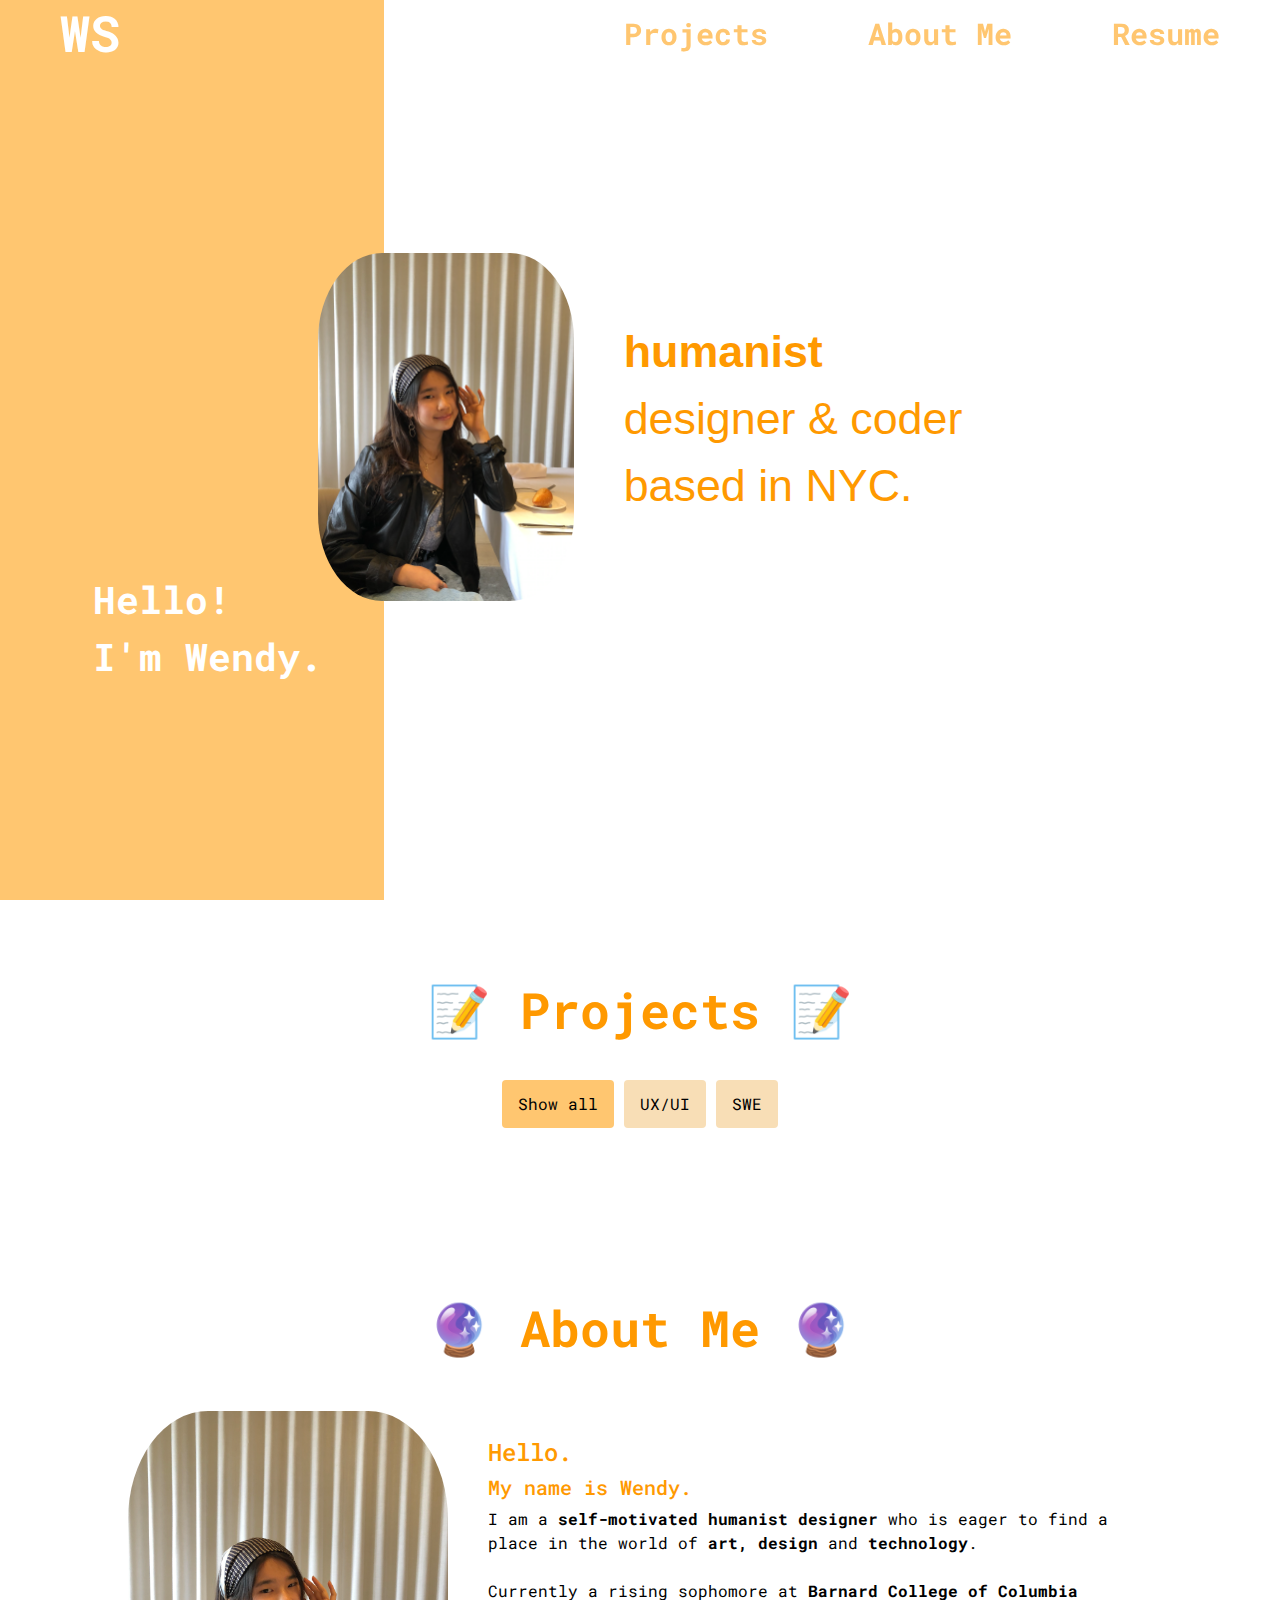
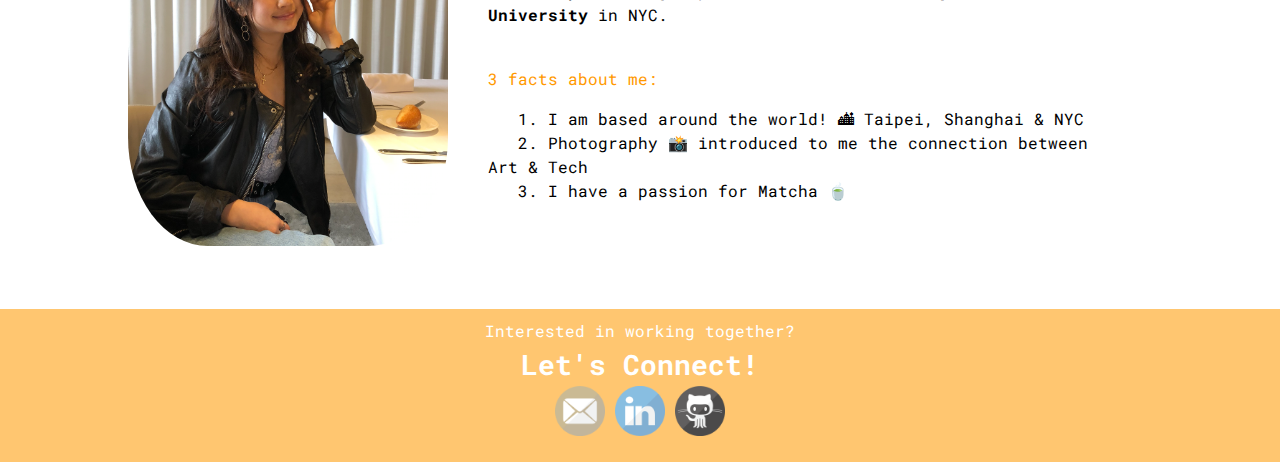
==== commit 2c9de7f4: "change title" ====
--- a/index.html
+++ b/index.html
@@ -56,8 +56,7 @@
             </div>
             <p id="intro-lg">
               <span style="font-weight: 600">humanist</span> <br />designer &
-              coder <br />passionate about working <br />with others to solve
-              <br />social issues
+              coder <br />based in NYC.<br />
             </p>
             <p id="intro-sm">
               <span style="font-weight: 600">humanist</span> designer & coder
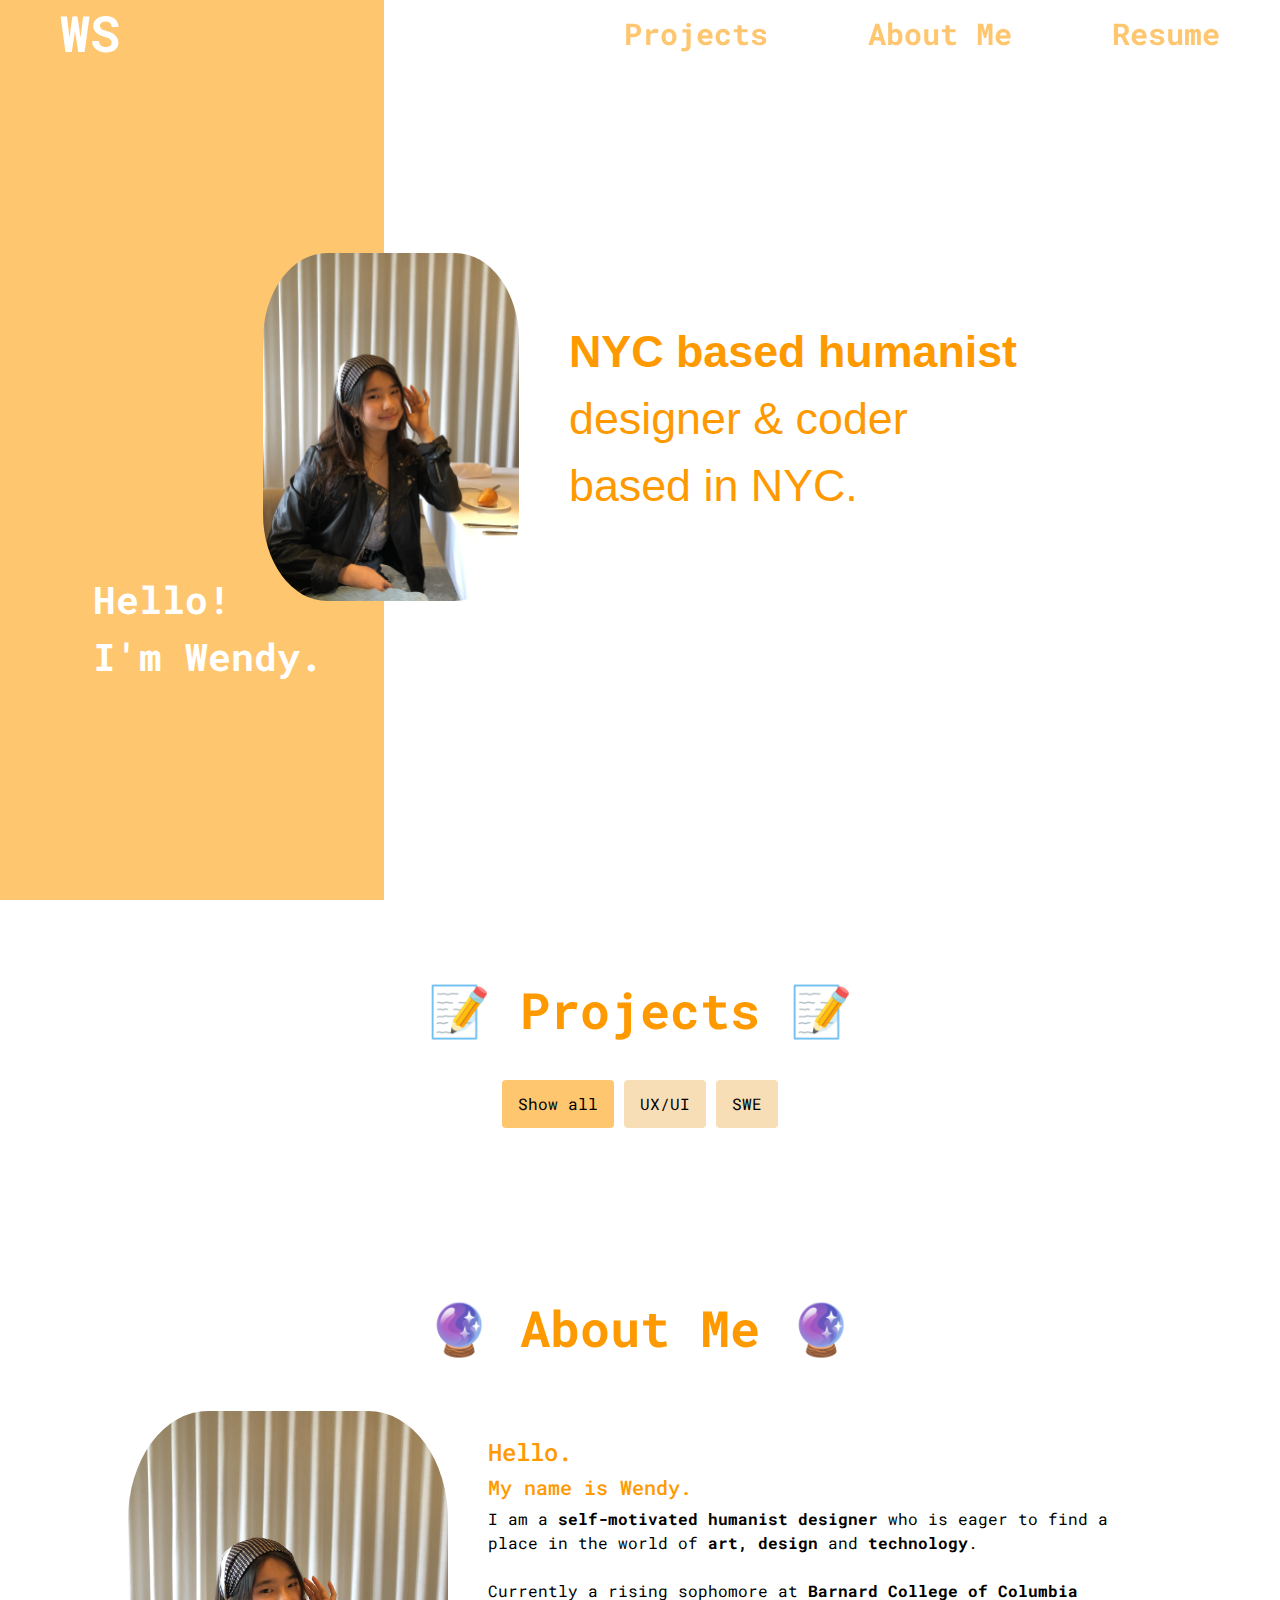
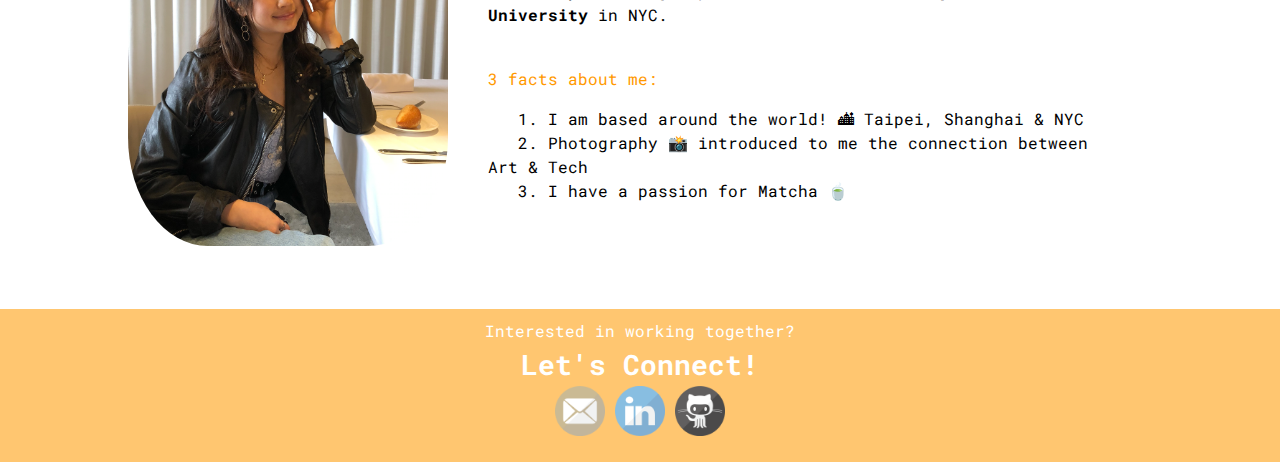
==== commit 62b64b0f: "Update index.html" ====
--- a/index.html
+++ b/index.html
@@ -55,7 +55,7 @@
               <img id="me" src="me.PNG" alt="Me" />
             </div>
             <p id="intro-lg">
-              <span style="font-weight: 600">humanist</span> <br />designer &
+              <span style="font-weight: 600">NYC based humanist</span> <br />designer &
               coder <br />based in NYC.<br />
             </p>
             <p id="intro-sm">
